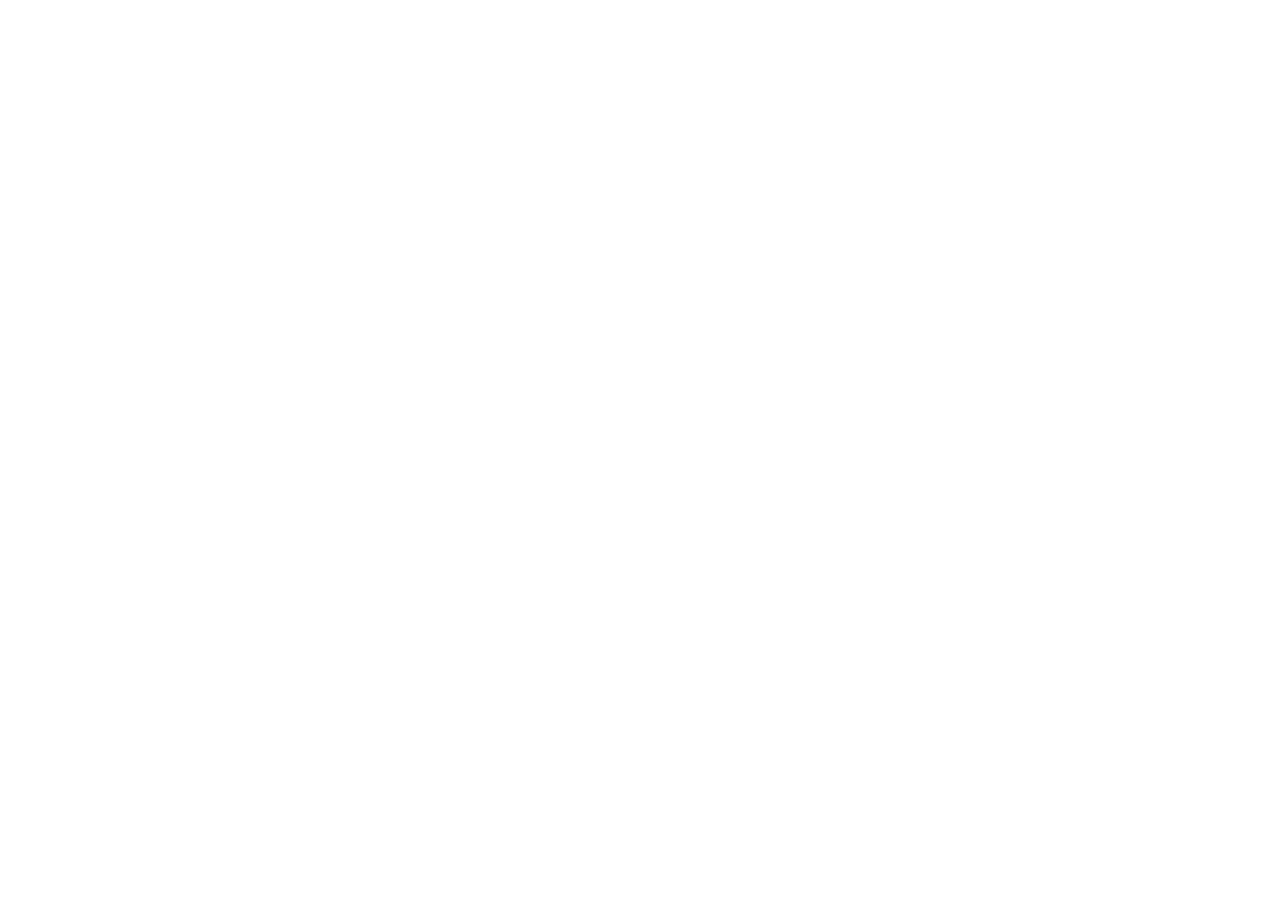
==== index.html @ 745f0060 "初始化项目" ====
<!DOCTYPE html>
<html lang="en">
<head>
    <meta charset="UTF-8">
    <meta http-equiv="X-UA-Compatible" content="IE=edge">
    <meta name="viewport" content="width=device-width, initial-scale=1.0">
    <title>Document</title>
</head>
<body>
    
</body>
</html>
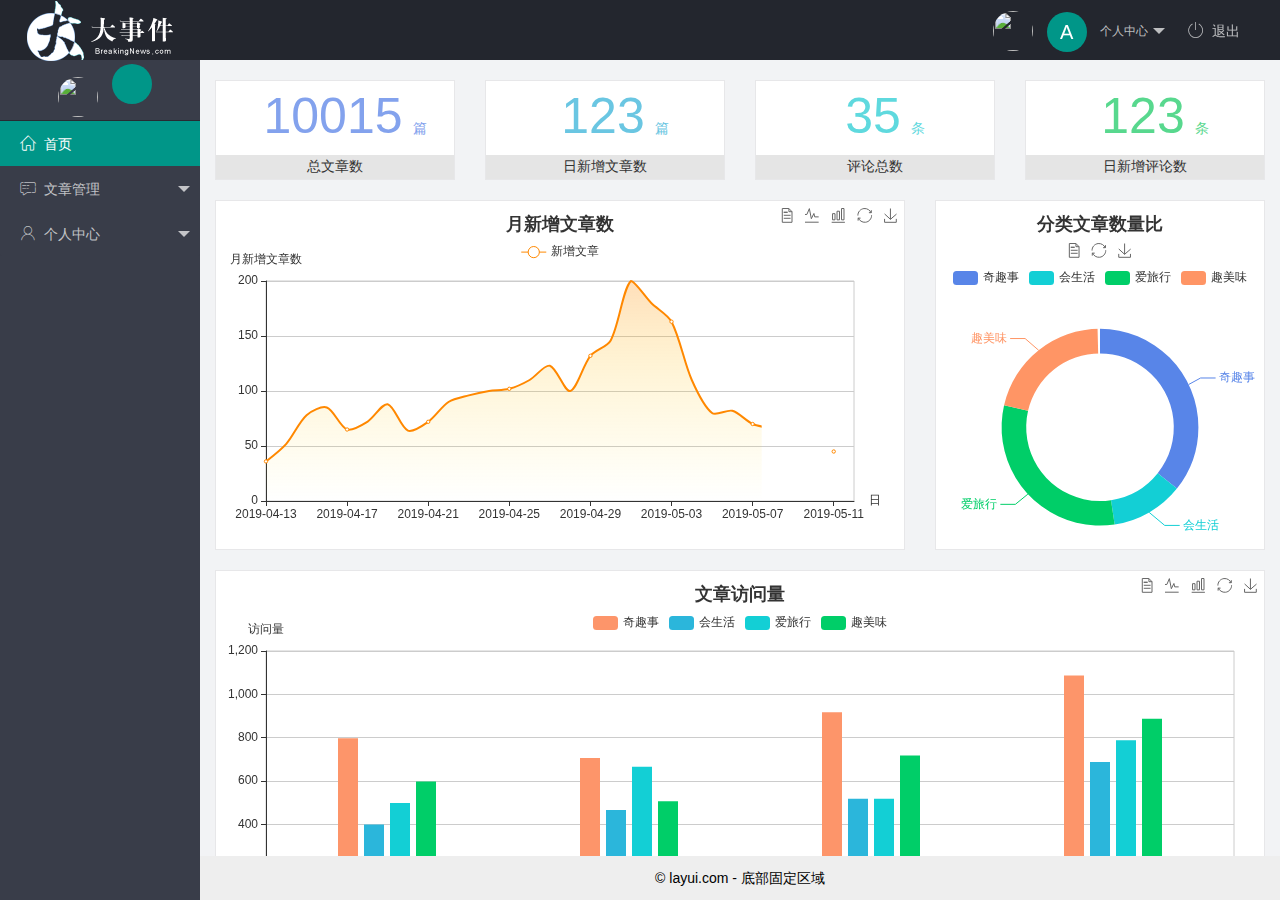
==== commit ed57ab9a: "完成了主页功能" ====
--- a/index.html
+++ b/index.html
@@ -1,12 +1,99 @@
 <!DOCTYPE html>
 <html lang="en">
+
 <head>
     <meta charset="UTF-8">
     <meta http-equiv="X-UA-Compatible" content="IE=edge">
     <meta name="viewport" content="width=device-width, initial-scale=1.0">
-    <title>Document</title>
+    <title>后台中心</title>
+    <!-- 导入layui的css -->
+    <link rel="stylesheet" href="/assets/lib/layui/css/layui.css">
+    <!-- 导入自己的CSS -->
+    <link rel="stylesheet" href="/assets/css/index.css">
+    <!-- 导入图标的css -->
+    <link rel="stylesheet" href="/assets/fonts/iconfont.css">
 </head>
-<body>
-    
+
+<body class="layui-layout-body">
+    <div class="layui-layout layui-layout-admin">
+        <div class="layui-header">
+            <div class="layui-logo">
+                <img src="assets/images/logo.png" alt="">
+            </div>
+            <!-- 头部区域（可配合layui已有的水平导航） -->
+            <ul class="layui-nav layui-layout-right">
+                <li class="layui-nav-item">
+                    <!-- 右侧导航栏上面头像 -->
+                    <a href="javascript:;" class="userinfo">
+                        <img src="http://t.cn/RCzsdCq" class="layui-nav-img" />
+                        <span class="text-avatar">A</span>
+                        个人中心
+                    </a>
+                    <dl class="layui-nav-child">
+                        <dd><a href="">基本资料</a></dd>
+                        <dd><a href="">更换头像</a></dd>
+                        <dd><a href="">重置密码</a></dd>
+                    </dl>
+                </li>
+                <li class="layui-nav-item"><a href="javascript:;" id='btnout'><span class="iconfont icon-tuichu"></span>退出</a></li>
+            </ul>
+        </div>
+
+        <div class="layui-side layui-bg-black">
+            <div class="layui-side-scroll">
+                <div class="userinfo">
+                    <img src="http://t.cn/RCzsdCq" class="layui-nav-img" />
+                    <span class="text-avatar"></span>
+                    <span id="welcome"></span>
+                </div>
+                <!-- 左侧导航区域（可配合layui已有的垂直导航） -->
+                <ul class="layui-nav layui-nav-tree" lay-shrink='all' lay-filter="test">
+                    <li class="layui-nav-item layui-this"><a href="/home/dashboard.html" target='fm'><span
+                                class="iconfont icon-home"></span>首页</a></li>
+                    <li class="layui-nav-item">
+                        <a class="" href="javascript:;"><span class="iconfont icon-pinglun"></span>文章管理</a>
+                        <dl class="layui-nav-child">
+                            <dd><a href="javascript:;">
+                                    <i class="layui-icon layui-icon-read"></i> 文章类别</a></dd>
+                            <dd><a href="javascript:;">
+                                    <i class="layui-icon layui-icon-read"></i>文章列表</a></dd>
+                            <dd><a href="javascript:;">
+                                    <i class="layui-icon layui-icon-read"></i>发布文章</a></dd>
+                        </dl>
+                    </li>
+                    <li class="layui-nav-item">
+                        <a href="javascript:;"><span class="iconfont icon-user"></span>个人中心</a>
+                        <dl class="layui-nav-child">
+                            <dd><a href="javascript:;">
+                                    <i class="layui-icon layui-icon-app"></i>基本资料</a></dd>
+                            <dd><a href="javascript:;">
+                                    <i class="layui-icon layui-icon-app"></i>更换头像</a></dd>
+                            <dd><a href="javascript:;">
+                                    <i class="layui-icon layui-icon-app"></i>重置密码</a></dd>
+                        </dl>
+                    </li>
+                </ul>
+            </div>
+        </div>
+
+        <div class="layui-body">
+            <!-- 内容主体区域 -->
+            <iframe src="/home/dashboard.html" name='fm' frameborder="0"></iframe>
+        </div>
+
+        <div class="layui-footer">
+            <!-- 底部固定区域 -->
+            © layui.com - 底部固定区域
+        </div>
+    </div>
+    <!-- 导入layui的js -->
+    <script src="/assets/lib/layui/layui.all.js"></script>
+    <!-- 导入jQuery -->
+    <script src="/assets/lib/jquery.js"></script>
+    <!-- 导入接口js -->
+    <script src="/assets/js/link_api.js"></script>
+    <!-- 导入自己的js -->
+    <script src="/assets/js/index.js"></script>
 </body>
+
 </html>--- a/assets/lib/layui/css/layui.css
+++ b/assets/lib/layui/css/layui.css
@@ -0,0 +1,2 @@
+/** layui-v2.5.5 MIT License By https://www.layui.com */
+ .layui-inline,img{display:inline-block;vertical-align:middle}h1,h2,h3,h4,h5,h6{font-weight:400}.layui-edge,.layui-header,.layui-inline,.layui-main{position:relative}.layui-body,.layui-edge,.layui-elip{overflow:hidden}.layui-btn,.layui-edge,.layui-inline,img{vertical-align:middle}.layui-btn,.layui-disabled,.layui-icon,.layui-unselect{-moz-user-select:none;-webkit-user-select:none;-ms-user-select:none}.layui-elip,.layui-form-checkbox span,.layui-form-pane .layui-form-label{text-overflow:ellipsis;white-space:nowrap}.layui-breadcrumb,.layui-tree-btnGroup{visibility:hidden}blockquote,body,button,dd,div,dl,dt,form,h1,h2,h3,h4,h5,h6,input,li,ol,p,pre,td,textarea,th,ul{margin:0;padding:0;-webkit-tap-highlight-color:rgba(0,0,0,0)}a:active,a:hover{outline:0}img{border:none}li{list-style:none}table{border-collapse:collapse;border-spacing:0}h4,h5,h6{font-size:100%}button,input,optgroup,option,select,textarea{font-family:inherit;font-size:inherit;font-style:inherit;font-weight:inherit;outline:0}pre{white-space:pre-wrap;white-space:-moz-pre-wrap;white-space:-pre-wrap;white-space:-o-pre-wrap;word-wrap:break-word}body{line-height:24px;font:14px Helvetica Neue,Helvetica,PingFang SC,Tahoma,Arial,sans-serif}hr{height:1px;margin:10px 0;border:0;clear:both}a{color:#333;text-decoration:none}a:hover{color:#777}a cite{font-style:normal;*cursor:pointer}.layui-border-box,.layui-border-box *{box-sizing:border-box}.layui-box,.layui-box *{box-sizing:content-box}.layui-clear{clear:both;*zoom:1}.layui-clear:after{content:'\20';clear:both;*zoom:1;display:block;height:0}.layui-inline{*display:inline;*zoom:1}.layui-edge{display:inline-block;width:0;height:0;border-width:6px;border-style:dashed;border-color:transparent}.layui-edge-top{top:-4px;border-bottom-color:#999;border-bottom-style:solid}.layui-edge-right{border-left-color:#999;border-left-style:solid}.layui-edge-bottom{top:2px;border-top-color:#999;border-top-style:solid}.layui-edge-left{border-right-color:#999;border-right-style:solid}.layui-disabled,.layui-disabled:hover{color:#d2d2d2!important;cursor:not-allowed!important}.layui-circle{border-radius:100%}.layui-show{display:block!important}.layui-hide{display:none!important}@font-face{font-family:layui-icon;src:url(../font/iconfont.eot?v=250);src:url(../font/iconfont.eot?v=250#iefix) format('embedded-opentype'),url(../font/iconfont.woff2?v=250) format('woff2'),url(../font/iconfont.woff?v=250) format('woff'),url(../font/iconfont.ttf?v=250) format('truetype'),url(../font/iconfont.svg?v=250#layui-icon) format('svg')}.layui-icon{font-family:layui-icon!important;font-size:16px;font-style:normal;-webkit-font-smoothing:antialiased;-moz-osx-font-smoothing:grayscale}.layui-icon-reply-fill:before{content:"\e611"}.layui-icon-set-fill:before{content:"\e614"}.layui-icon-menu-fill:before{content:"\e60f"}.layui-icon-search:before{content:"\e615"}.layui-icon-share:before{content:"\e641"}.layui-icon-set-sm:before{content:"\e620"}.layui-icon-engine:before{content:"\e628"}.layui-icon-close:before{content:"\1006"}.layui-icon-close-fill:before{content:"\1007"}.layui-icon-chart-screen:before{content:"\e629"}.layui-icon-star:before{content:"\e600"}.layui-icon-circle-dot:before{content:"\e617"}.layui-icon-chat:before{content:"\e606"}.layui-icon-release:before{content:"\e609"}.layui-icon-list:before{content:"\e60a"}.layui-icon-chart:before{content:"\e62c"}.layui-icon-ok-circle:before{content:"\1005"}.layui-icon-layim-theme:before{content:"\e61b"}.layui-icon-table:before{content:"\e62d"}.layui-icon-right:before{content:"\e602"}.layui-icon-left:before{content:"\e603"}.layui-icon-cart-simple:before{content:"\e698"}.layui-icon-face-cry:before{content:"\e69c"}.layui-icon-face-smile:before{content:"\e6af"}.layui-icon-survey:before{content:"\e6b2"}.layui-icon-tree:before{content:"\e62e"}.layui-icon-upload-circle:before{content:"\e62f"}.layui-icon-add-circle:before{content:"\e61f"}.layui-icon-download-circle:before{content:"\e601"}.layui-icon-templeate-1:before{content:"\e630"}.layui-icon-util:before{content:"\e631"}.layui-icon-face-surprised:before{content:"\e664"}.layui-icon-edit:before{content:"\e642"}.layui-icon-speaker:before{content:"\e645"}.layui-icon-down:before{content:"\e61a"}.layui-icon-file:before{content:"\e621"}.layui-icon-layouts:before{content:"\e632"}.layui-icon-rate-half:before{content:"\e6c9"}.layui-icon-add-circle-fine:before{content:"\e608"}.layui-icon-prev-circle:before{content:"\e633"}.layui-icon-read:before{content:"\e705"}.layui-icon-404:before{content:"\e61c"}.layui-icon-carousel:before{content:"\e634"}.layui-icon-help:before{content:"\e607"}.layui-icon-code-circle:before{content:"\e635"}.layui-icon-water:before{content:"\e636"}.layui-icon-username:before{content:"\e66f"}.layui-icon-find-fill:before{content:"\e670"}.layui-icon-about:before{content:"\e60b"}.layui-icon-location:before{content:"\e715"}.layui-icon-up:before{content:"\e619"}.layui-icon-pause:before{content:"\e651"}.layui-icon-date:before{content:"\e637"}.layui-icon-layim-uploadfile:before{content:"\e61d"}.layui-icon-delete:before{content:"\e640"}.layui-icon-play:before{content:"\e652"}.layui-icon-top:before{content:"\e604"}.layui-icon-friends:before{content:"\e612"}.layui-icon-refresh-3:before{content:"\e9aa"}.layui-icon-ok:before{content:"\e605"}.layui-icon-layer:before{content:"\e638"}.layui-icon-face-smile-fine:before{content:"\e60c"}.layui-icon-dollar:before{content:"\e659"}.layui-icon-group:before{content:"\e613"}.layui-icon-layim-download:before{content:"\e61e"}.layui-icon-picture-fine:before{content:"\e60d"}.layui-icon-link:before{content:"\e64c"}.layui-icon-diamond:before{content:"\e735"}.layui-icon-log:before{content:"\e60e"}.layui-icon-rate-solid:before{content:"\e67a"}.layui-icon-fonts-del:before{content:"\e64f"}.layui-icon-unlink:before{content:"\e64d"}.layui-icon-fonts-clear:before{content:"\e639"}.layui-icon-triangle-r:before{content:"\e623"}.layui-icon-circle:before{content:"\e63f"}.layui-icon-radio:before{content:"\e643"}.layui-icon-align-center:before{content:"\e647"}.layui-icon-align-right:before{content:"\e648"}.layui-icon-align-left:before{content:"\e649"}.layui-icon-loading-1:before{content:"\e63e"}.layui-icon-return:before{content:"\e65c"}.layui-icon-fonts-strong:before{content:"\e62b"}.layui-icon-upload:before{content:"\e67c"}.layui-icon-dialogue:before{content:"\e63a"}.layui-icon-video:before{content:"\e6ed"}.layui-icon-headset:before{content:"\e6fc"}.layui-icon-cellphone-fine:before{content:"\e63b"}.layui-icon-add-1:before{content:"\e654"}.layui-icon-face-smile-b:before{content:"\e650"}.layui-icon-fonts-html:before{content:"\e64b"}.layui-icon-form:before{content:"\e63c"}.layui-icon-cart:before{content:"\e657"}.layui-icon-camera-fill:before{content:"\e65d"}.layui-icon-tabs:before{content:"\e62a"}.layui-icon-fonts-code:before{content:"\e64e"}.layui-icon-fire:before{content:"\e756"}.layui-icon-set:before{content:"\e716"}.layui-icon-fonts-u:before{content:"\e646"}.layui-icon-triangle-d:before{content:"\e625"}.layui-icon-tips:before{content:"\e702"}.layui-icon-picture:before{content:"\e64a"}.layui-icon-more-vertical:before{content:"\e671"}.layui-icon-flag:before{content:"\e66c"}.layui-icon-loading:before{content:"\e63d"}.layui-icon-fonts-i:before{content:"\e644"}.layui-icon-refresh-1:before{content:"\e666"}.layui-icon-rmb:before{content:"\e65e"}.layui-icon-home:before{content:"\e68e"}.layui-icon-user:before{content:"\e770"}.layui-icon-notice:before{content:"\e667"}.layui-icon-login-weibo:before{content:"\e675"}.layui-icon-voice:before{content:"\e688"}.layui-icon-upload-drag:before{content:"\e681"}.layui-icon-login-qq:before{content:"\e676"}.layui-icon-snowflake:before{content:"\e6b1"}.layui-icon-file-b:before{content:"\e655"}.layui-icon-template:before{content:"\e663"}.layui-icon-auz:before{content:"\e672"}.layui-icon-console:before{content:"\e665"}.layui-icon-app:before{content:"\e653"}.layui-icon-prev:before{content:"\e65a"}.layui-icon-website:before{content:"\e7ae"}.layui-icon-next:before{content:"\e65b"}.layui-icon-component:before{content:"\e857"}.layui-icon-more:before{content:"\e65f"}.layui-icon-login-wechat:before{content:"\e677"}.layui-icon-shrink-right:before{content:"\e668"}.layui-icon-spread-left:before{content:"\e66b"}.layui-icon-camera:before{content:"\e660"}.layui-icon-note:before{content:"\e66e"}.layui-icon-refresh:before{content:"\e669"}.layui-icon-female:before{content:"\e661"}.layui-icon-male:before{content:"\e662"}.layui-icon-password:before{content:"\e673"}.layui-icon-senior:before{content:"\e674"}.layui-icon-theme:before{content:"\e66a"}.layui-icon-tread:before{content:"\e6c5"}.layui-icon-praise:before{content:"\e6c6"}.layui-icon-star-fill:before{content:"\e658"}.layui-icon-rate:before{content:"\e67b"}.layui-icon-template-1:before{content:"\e656"}.layui-icon-vercode:before{content:"\e679"}.layui-icon-cellphone:before{content:"\e678"}.layui-icon-screen-full:before{content:"\e622"}.layui-icon-screen-restore:before{content:"\e758"}.layui-icon-cols:before{content:"\e610"}.layui-icon-export:before{content:"\e67d"}.layui-icon-print:before{content:"\e66d"}.layui-icon-slider:before{content:"\e714"}.layui-icon-addition:before{content:"\e624"}.layui-icon-subtraction:before{content:"\e67e"}.layui-icon-service:before{content:"\e626"}.layui-icon-transfer:before{content:"\e691"}.layui-main{width:1140px;margin:0 auto}.layui-header{z-index:1000;height:60px}.layui-header a:hover{transition:all .5s;-webkit-transition:all .5s}.layui-side{position:fixed;left:0;top:0;bottom:0;z-index:999;width:200px;overflow-x:hidden}.layui-side-scroll{position:relative;width:220px;height:100%;overflow-x:hidden}.layui-body{position:absolute;left:200px;right:0;top:0;bottom:0;z-index:998;width:auto;overflow-y:auto;box-sizing:border-box}.layui-layout-body{overflow:hidden}.layui-layout-admin .layui-header{background-color:#23262E}.layui-layout-admin .layui-side{top:60px;width:200px;overflow-x:hidden}.layui-layout-admin .layui-body{position:fixed;top:60px;bottom:44px}.layui-layout-admin .layui-main{width:auto;margin:0 15px}.layui-layout-admin .layui-footer{position:fixed;left:200px;right:0;bottom:0;height:44px;line-height:44px;padding:0 15px;background-color:#eee}.layui-layout-admin .layui-logo{position:absolute;left:0;top:0;width:200px;height:100%;line-height:60px;text-align:center;color:#009688;font-size:16px}.layui-layout-admin .layui-header .layui-nav{background:0 0}.layui-layout-left{position:absolute!important;left:200px;top:0}.layui-layout-right{position:absolute!important;right:0;top:0}.layui-container{position:relative;margin:0 auto;padding:0 15px;box-sizing:border-box}.layui-fluid{position:relative;margin:0 auto;padding:0 15px}.layui-row:after,.layui-row:before{content:'';display:block;clear:both}.layui-col-lg1,.layui-col-lg10,.layui-col-lg11,.layui-col-lg12,.layui-col-lg2,.layui-col-lg3,.layui-col-lg4,.layui-col-lg5,.layui-col-lg6,.layui-col-lg7,.layui-col-lg8,.layui-col-lg9,.layui-col-md1,.layui-col-md10,.layui-col-md11,.layui-col-md12,.layui-col-md2,.layui-col-md3,.layui-col-md4,.layui-col-md5,.layui-col-md6,.layui-col-md7,.layui-col-md8,.layui-col-md9,.layui-col-sm1,.layui-col-sm10,.layui-col-sm11,.layui-col-sm12,.layui-col-sm2,.layui-col-sm3,.layui-col-sm4,.layui-col-sm5,.layui-col-sm6,.layui-col-sm7,.layui-col-sm8,.layui-col-sm9,.layui-col-xs1,.layui-col-xs10,.layui-col-xs11,.layui-col-xs12,.layui-col-xs2,.layui-col-xs3,.layui-col-xs4,.layui-col-xs5,.layui-col-xs6,.layui-col-xs7,.layui-col-xs8,.layui-col-xs9{position:relative;display:block;box-sizing:border-box}.layui-col-xs1,.layui-col-xs10,.layui-col-xs11,.layui-col-xs12,.layui-col-xs2,.layui-col-xs3,.layui-col-xs4,.layui-col-xs5,.layui-col-xs6,.layui-col-xs7,.layui-col-xs8,.layui-col-xs9{float:left}.layui-col-xs1{width:8.33333333%}.layui-col-xs2{width:16.66666667%}.layui-col-xs3{width:25%}.layui-col-xs4{width:33.33333333%}.layui-col-xs5{width:41.66666667%}.layui-col-xs6{width:50%}.layui-col-xs7{width:58.33333333%}.layui-col-xs8{width:66.66666667%}.layui-col-xs9{width:75%}.layui-col-xs10{width:83.33333333%}.layui-col-xs11{width:91.66666667%}.layui-col-xs12{width:100%}.layui-col-xs-offset1{margin-left:8.33333333%}.layui-col-xs-offset2{margin-left:16.66666667%}.layui-col-xs-offset3{margin-left:25%}.layui-col-xs-offset4{margin-left:33.33333333%}.layui-col-xs-offset5{margin-left:41.66666667%}.layui-col-xs-offset6{margin-left:50%}.layui-col-xs-offset7{margin-left:58.33333333%}.layui-col-xs-offset8{margin-left:66.66666667%}.layui-col-xs-offset9{margin-left:75%}.layui-col-xs-offset10{margin-left:83.33333333%}.layui-col-xs-offset11{margin-left:91.66666667%}.layui-col-xs-offset12{margin-left:100%}@media screen and (max-width:768px){.layui-hide-xs{display:none!important}.layui-show-xs-block{display:block!important}.layui-show-xs-inline{display:inline!important}.layui-show-xs-inline-block{display:inline-block!important}}@media screen and (min-width:768px){.layui-container{width:750px}.layui-hide-sm{display:none!important}.layui-show-sm-block{display:block!important}.layui-show-sm-inline{display:inline!important}.layui-show-sm-inline-block{display:inline-block!important}.layui-col-sm1,.layui-col-sm10,.layui-col-sm11,.layui-col-sm12,.layui-col-sm2,.layui-col-sm3,.layui-col-sm4,.layui-col-sm5,.layui-col-sm6,.layui-col-sm7,.layui-col-sm8,.layui-col-sm9{float:left}.layui-col-sm1{width:8.33333333%}.layui-col-sm2{width:16.66666667%}.layui-col-sm3{width:25%}.layui-col-sm4{width:33.33333333%}.layui-col-sm5{width:41.66666667%}.layui-col-sm6{width:50%}.layui-col-sm7{width:58.33333333%}.layui-col-sm8{width:66.66666667%}.layui-col-sm9{width:75%}.layui-col-sm10{width:83.33333333%}.layui-col-sm11{width:91.66666667%}.layui-col-sm12{width:100%}.layui-col-sm-offset1{margin-left:8.33333333%}.layui-col-sm-offset2{margin-left:16.66666667%}.layui-col-sm-offset3{margin-left:25%}.layui-col-sm-offset4{margin-left:33.33333333%}.layui-col-sm-offset5{margin-left:41.66666667%}.layui-col-sm-offset6{margin-left:50%}.layui-col-sm-offset7{margin-left:58.33333333%}.layui-col-sm-offset8{margin-left:66.66666667%}.layui-col-sm-offset9{margin-left:75%}.layui-col-sm-offset10{margin-left:83.33333333%}.layui-col-sm-offset11{margin-left:91.66666667%}.layui-col-sm-offset12{margin-left:100%}}@media screen and (min-width:992px){.layui-container{width:970px}.layui-hide-md{display:none!important}.layui-show-md-block{display:block!important}.layui-show-md-inline{display:inline!important}.layui-show-md-inline-block{display:inline-block!important}.layui-col-md1,.layui-col-md10,.layui-col-md11,.layui-col-md12,.layui-col-md2,.layui-col-md3,.layui-col-md4,.layui-col-md5,.layui-col-md6,.layui-col-md7,.layui-col-md8,.layui-col-md9{float:left}.layui-col-md1{width:8.33333333%}.layui-col-md2{width:16.66666667%}.layui-col-md3{width:25%}.layui-col-md4{width:33.33333333%}.layui-col-md5{width:41.66666667%}.layui-col-md6{width:50%}.layui-col-md7{width:58.33333333%}.layui-col-md8{width:66.66666667%}.layui-col-md9{width:75%}.layui-col-md10{width:83.33333333%}.layui-col-md11{width:91.66666667%}.layui-col-md12{width:100%}.layui-col-md-offset1{margin-left:8.33333333%}.layui-col-md-offset2{margin-left:16.66666667%}.layui-col-md-offset3{margin-left:25%}.layui-col-md-offset4{margin-left:33.33333333%}.layui-col-md-offset5{margin-left:41.66666667%}.layui-col-md-offset6{margin-left:50%}.layui-col-md-offset7{margin-left:58.33333333%}.layui-col-md-offset8{margin-left:66.66666667%}.layui-col-md-offset9{margin-left:75%}.layui-col-md-offset10{margin-left:83.33333333%}.layui-col-md-offset11{margin-left:91.66666667%}.layui-col-md-offset12{margin-left:100%}}@media screen and (min-width:1200px){.layui-container{width:1170px}.layui-hide-lg{display:none!important}.layui-show-lg-block{display:block!important}.layui-show-lg-inline{display:inline!important}.layui-show-lg-inline-block{display:inline-block!important}.layui-col-lg1,.layui-col-lg10,.layui-col-lg11,.layui-col-lg12,.layui-col-lg2,.layui-col-lg3,.layui-col-lg4,.layui-col-lg5,.layui-col-lg6,.layui-col-lg7,.layui-col-lg8,.layui-col-lg9{float:left}.layui-col-lg1{width:8.33333333%}.layui-col-lg2{width:16.66666667%}.layui-col-lg3{width:25%}.layui-col-lg4{width:33.33333333%}.layui-col-lg5{width:41.66666667%}.layui-col-lg6{width:50%}.layui-col-lg7{width:58.33333333%}.layui-col-lg8{width:66.66666667%}.layui-col-lg9{width:75%}.layui-col-lg10{width:83.33333333%}.layui-col-lg11{width:91.66666667%}.layui-col-lg12{width:100%}.layui-col-lg-offset1{margin-left:8.33333333%}.layui-col-lg-offset2{margin-left:16.66666667%}.layui-col-lg-offset3{margin-left:25%}.layui-col-lg-offset4{margin-left:33.33333333%}.layui-col-lg-offset5{margin-left:41.66666667%}.layui-col-lg-offset6{margin-left:50%}.layui-col-lg-offset7{margin-left:58.33333333%}.layui-col-lg-offset8{margin-left:66.66666667%}.layui-col-lg-offset9{margin-left:75%}.layui-col-lg-offset10{margin-left:83.33333333%}.layui-col-lg-offset11{margin-left:91.66666667%}.layui-col-lg-offset12{margin-left:100%}}.layui-col-space1{margin:-.5px}.layui-col-space1>*{padding:.5px}.layui-col-space3{margin:-1.5px}.layui-col-space3>*{padding:1.5px}.layui-col-space5{margin:-2.5px}.layui-col-space5>*{padding:2.5px}.layui-col-space8{margin:-3.5px}.layui-col-space8>*{padding:3.5px}.layui-col-space10{margin:-5px}.layui-col-space10>*{padding:5px}.layui-col-space12{margin:-6px}.layui-col-space12>*{padding:6px}.layui-col-space15{margin:-7.5px}.layui-col-space15>*{padding:7.5px}.layui-col-space18{margin:-9px}.layui-col-space18>*{padding:9px}.layui-col-space20{margin:-10px}.layui-col-space20>*{padding:10px}.layui-col-space22{margin:-11px}.layui-col-space22>*{padding:11px}.layui-col-space25{margin:-12.5px}.layui-col-space25>*{padding:12.5px}.layui-col-space30{margin:-15px}.layui-col-space30>*{padding:15px}.layui-btn,.layui-input,.layui-select,.layui-textarea,.layui-upload-button{outline:0;-webkit-appearance:none;transition:all .3s;-webkit-transition:all .3s;box-sizing:border-box}.layui-elem-quote{margin-bottom:10px;padding:15px;line-height:22px;border-left:5px solid #009688;border-radius:0 2px 2px 0;background-color:#f2f2f2}.layui-quote-nm{border-style:solid;border-width:1px 1px 1px 5px;background:0 0}.layui-elem-field{margin-bottom:10px;padding:0;border-width:1px;border-style:solid}.layui-elem-field legend{margin-left:20px;padding:0 10px;font-size:20px;font-weight:300}.layui-field-title{margin:10px 0 20px;border-width:1px 0 0}.layui-field-box{padding:10px 15px}.layui-field-title .layui-field-box{padding:10px 0}.layui-progress{position:relative;height:6px;border-radius:20px;background-color:#e2e2e2}.layui-progress-bar{position:absolute;left:0;top:0;width:0;max-width:100%;height:6px;border-radius:20px;text-align:right;background-color:#5FB878;transition:all .3s;-webkit-transition:all .3s}.layui-progress-big,.layui-progress-big .layui-progress-bar{height:18px;line-height:18px}.layui-progress-text{position:relative;top:-20px;line-height:18px;font-size:12px;color:#666}.layui-progress-big .layui-progress-text{position:static;padding:0 10px;color:#fff}.layui-collapse{border-width:1px;border-style:solid;border-radius:2px}.layui-colla-content,.layui-colla-item{border-top-width:1px;border-top-style:solid}.layui-colla-item:first-child{border-top:none}.layui-colla-title{position:relative;height:42px;line-height:42px;padding:0 15px 0 35px;color:#333;background-color:#f2f2f2;cursor:pointer;font-size:14px;overflow:hidden}.layui-colla-content{display:none;padding:10px 15px;line-height:22px;color:#666}.layui-colla-icon{position:absolute;left:15px;top:0;font-size:14px}.layui-card{margin-bottom:15px;border-radius:2px;background-color:#fff;box-shadow:0 1px 2px 0 rgba(0,0,0,.05)}.layui-card:last-child{margin-bottom:0}.layui-card-header{position:relative;height:42px;line-height:42px;padding:0 15px;border-bottom:1px solid #f6f6f6;color:#333;border-radius:2px 2px 0 0;font-size:14px}.layui-bg-black,.layui-bg-blue,.layui-bg-cyan,.layui-bg-green,.layui-bg-orange,.layui-bg-red{color:#fff!important}.layui-card-body{position:relative;padding:10px 15px;line-height:24px}.layui-card-body[pad15]{padding:15px}.layui-card-body[pad20]{padding:20px}.layui-card-body .layui-table{margin:5px 0}.layui-card .layui-tab{margin:0}.layui-panel-window{position:relative;padding:15px;border-radius:0;border-top:5px solid #E6E6E6;background-color:#fff}.layui-auxiliar-moving{position:fixed;left:0;right:0;top:0;bottom:0;width:100%;height:100%;background:0 0;z-index:9999999999}.layui-form-label,.layui-form-mid,.layui-form-select,.layui-input-block,.layui-input-inline,.layui-textarea{position:relative}.layui-bg-red{background-color:#FF5722!important}.layui-bg-orange{background-color:#FFB800!important}.layui-bg-green{background-color:#009688!important}.layui-bg-cyan{background-color:#2F4056!important}.layui-bg-blue{background-color:#1E9FFF!important}.layui-bg-black{background-color:#393D49!important}.layui-bg-gray{background-color:#eee!important;color:#666!important}.layui-badge-rim,.layui-colla-content,.layui-colla-item,.layui-collapse,.layui-elem-field,.layui-form-pane .layui-form-item[pane],.layui-form-pane .layui-form-label,.layui-input,.layui-layedit,.layui-layedit-tool,.layui-quote-nm,.layui-select,.layui-tab-bar,.layui-tab-card,.layui-tab-title,.layui-tab-title .layui-this:after,.layui-textarea{border-color:#e6e6e6}.layui-timeline-item:before,hr{background-color:#e6e6e6}.layui-text{line-height:22px;font-size:14px;color:#666}.layui-text h1,.layui-text h2,.layui-text h3{font-weight:500;color:#333}.layui-text h1{font-size:30px}.layui-text h2{font-size:24px}.layui-text h3{font-size:18px}.layui-text a:not(.layui-btn){color:#01AAED}.layui-text a:not(.layui-btn):hover{text-decoration:underline}.layui-text ul{padding:5px 0 5px 15px}.layui-text ul li{margin-top:5px;list-style-type:disc}.layui-text em,.layui-word-aux{color:#999!important;padding:0 5px!important}.layui-btn{display:inline-block;height:38px;line-height:38px;padding:0 18px;background-color:#009688;color:#fff;white-space:nowrap;text-align:center;font-size:14px;border:none;border-radius:2px;cursor:pointer}.layui-btn:hover{opacity:.8;filter:alpha(opacity=80);color:#fff}.layui-btn:active{opacity:1;filter:alpha(opacity=100)}.layui-btn+.layui-btn{margin-left:10px}.layui-btn-container{font-size:0}.layui-btn-container .layui-btn{margin-right:10px;margin-bottom:10px}.layui-btn-container .layui-btn+.layui-btn{margin-left:0}.layui-table .layui-btn-container .layui-btn{margin-bottom:9px}.layui-btn-radius{border-radius:100px}.layui-btn .layui-icon{margin-right:3px;font-size:18px;vertical-align:bottom;vertical-align:middle\9}.layui-btn-primary{border:1px solid #C9C9C9;background-color:#fff;color:#555}.layui-btn-primary:hover{border-color:#009688;color:#333}.layui-btn-normal{background-color:#1E9FFF}.layui-btn-warm{background-color:#FFB800}.layui-btn-danger{background-color:#FF5722}.layui-btn-checked{background-color:#5FB878}.layui-btn-disabled,.layui-btn-disabled:active,.layui-btn-disabled:hover{border:1px solid #e6e6e6;background-color:#FBFBFB;color:#C9C9C9;cursor:not-allowed;opacity:1}.layui-btn-lg{height:44px;line-height:44px;padding:0 25px;font-size:16px}.layui-btn-sm{height:30px;line-height:30px;padding:0 10px;font-size:12px}.layui-btn-sm i{font-size:16px!important}.layui-btn-xs{height:22px;line-height:22px;padding:0 5px;font-size:12px}.layui-btn-xs i{font-size:14px!important}.layui-btn-group{display:inline-block;vertical-align:middle;font-size:0}.layui-btn-group .layui-btn{margin-left:0!important;margin-right:0!important;border-left:1px solid rgba(255,255,255,.5);border-radius:0}.layui-btn-group .layui-btn-primary{border-left:none}.layui-btn-group .layui-btn-primary:hover{border-color:#C9C9C9;color:#009688}.layui-btn-group .layui-btn:first-child{border-left:none;border-radius:2px 0 0 2px}.layui-btn-group .layui-btn-primary:first-child{border-left:1px solid #c9c9c9}.layui-btn-group .layui-btn:last-child{border-radius:0 2px 2px 0}.layui-btn-group .layui-btn+.layui-btn{margin-left:0}.layui-btn-group+.layui-btn-group{margin-left:10px}.layui-btn-fluid{width:100%}.layui-input,.layui-select,.layui-textarea{height:38px;line-height:1.3;line-height:38px\9;border-width:1px;border-style:solid;background-color:#fff;border-radius:2px}.layui-input::-webkit-input-placeholder,.layui-select::-webkit-input-placeholder,.layui-textarea::-webkit-input-placeholder{line-height:1.3}.layui-input,.layui-textarea{display:block;width:100%;padding-left:10px}.layui-input:hover,.layui-textarea:hover{border-color:#D2D2D2!important}.layui-input:focus,.layui-textarea:focus{border-color:#C9C9C9!important}.layui-textarea{min-height:100px;height:auto;line-height:20px;padding:6px 10px;resize:vertical}.layui-select{padding:0 10px}.layui-form input[type=checkbox],.layui-form input[type=radio],.layui-form select{display:none}.layui-form [lay-ignore]{display:initial}.layui-form-item{margin-bottom:15px;clear:both;*zoom:1}.layui-form-item:after{content:'\20';clear:both;*zoom:1;display:block;height:0}.layui-form-label{float:left;display:block;padding:9px 15px;width:80px;font-weight:400;line-height:20px;text-align:right}.layui-form-label-col{display:block;float:none;padding:9px 0;line-height:20px;text-align:left}.layui-form-item .layui-inline{margin-bottom:5px;margin-right:10px}.layui-input-block{margin-left:110px;min-height:36px}.layui-input-inline{display:inline-block;vertical-align:middle}.layui-form-item .layui-input-inline{float:left;width:190px;margin-right:10px}.layui-form-text .layui-input-inline{width:auto}.layui-form-mid{float:left;display:block;padding:9px 0!important;line-height:20px;margin-right:10px}.layui-form-danger+.layui-form-select .layui-input,.layui-form-danger:focus{border-color:#FF5722!important}.layui-form-select .layui-input{padding-right:30px;cursor:pointer}.layui-form-select .layui-edge{position:absolute;right:10px;top:50%;margin-top:-3px;cursor:pointer;border-width:6px;border-top-color:#c2c2c2;border-top-style:solid;transition:all .3s;-webkit-transition:all .3s}.layui-form-select dl{display:none;position:absolute;left:0;top:42px;padding:5px 0;z-index:899;min-width:100%;border:1px solid #d2d2d2;max-height:300px;overflow-y:auto;background-color:#fff;border-radius:2px;box-shadow:0 2px 4px rgba(0,0,0,.12);box-sizing:border-box}.layui-form-select dl dd,.layui-form-select dl dt{padding:0 10px;line-height:36px;white-space:nowrap;overflow:hidden;text-overflow:ellipsis}.layui-form-select dl dt{font-size:12px;color:#999}.layui-form-select dl dd{cursor:pointer}.layui-form-select dl dd:hover{background-color:#f2f2f2;-webkit-transition:.5s all;transition:.5s all}.layui-form-select .layui-select-group dd{padding-left:20px}.layui-form-select dl dd.layui-select-tips{padding-left:10px!important;color:#999}.layui-form-select dl dd.layui-this{background-color:#5FB878;color:#fff}.layui-form-checkbox,.layui-form-select dl dd.layui-disabled{background-color:#fff}.layui-form-selected dl{display:block}.layui-form-checkbox,.layui-form-checkbox *,.layui-form-switch{display:inline-block;vertical-align:middle}.layui-form-selected .layui-edge{margin-top:-9px;-webkit-transform:rotate(180deg);transform:rotate(180deg);margin-top:-3px\9}:root .layui-form-selected .layui-edge{margin-top:-9px\0/IE9}.layui-form-selectup dl{top:auto;bottom:42px}.layui-select-none{margin:5px 0;text-align:center;color:#999}.layui-select-disabled .layui-disabled{border-color:#eee!important}.layui-select-disabled .layui-edge{border-top-color:#d2d2d2}.layui-form-checkbox{position:relative;height:30px;line-height:30px;margin-right:10px;padding-right:30px;cursor:pointer;font-size:0;-webkit-transition:.1s linear;transition:.1s linear;box-sizing:border-box}.layui-form-checkbox span{padding:0 10px;height:100%;font-size:14px;border-radius:2px 0 0 2px;background-color:#d2d2d2;color:#fff;overflow:hidden}.layui-form-checkbox:hover span{background-color:#c2c2c2}.layui-form-checkbox i{position:absolute;right:0;top:0;width:30px;height:28px;border:1px solid #d2d2d2;border-left:none;border-radius:0 2px 2px 0;color:#fff;font-size:20px;text-align:center}.layui-form-checkbox:hover i{border-color:#c2c2c2;color:#c2c2c2}.layui-form-checked,.layui-form-checked:hover{border-color:#5FB878}.layui-form-checked span,.layui-form-checked:hover span{background-color:#5FB878}.layui-form-checked i,.layui-form-checked:hover i{color:#5FB878}.layui-form-item .layui-form-checkbox{margin-top:4px}.layui-form-checkbox[lay-skin=primary]{height:auto!important;line-height:normal!important;min-width:18px;min-height:18px;border:none!important;margin-right:0;padding-left:28px;padding-right:0;background:0 0}.layui-form-checkbox[lay-skin=primary] span{padding-left:0;padding-right:15px;line-height:18px;background:0 0;color:#666}.layui-form-checkbox[lay-skin=primary] i{right:auto;left:0;width:16px;height:16px;line-height:16px;border:1px solid #d2d2d2;font-size:12px;border-radius:2px;background-color:#fff;-webkit-transition:.1s linear;transition:.1s linear}.layui-form-checkbox[lay-skin=primary]:hover i{border-color:#5FB878;color:#fff}.layui-form-checked[lay-skin=primary] i{border-color:#5FB878!important;background-color:#5FB878;color:#fff}.layui-checkbox-disbaled[lay-skin=primary] span{background:0 0!important;color:#c2c2c2}.layui-checkbox-disbaled[lay-skin=primary]:hover i{border-color:#d2d2d2}.layui-form-item .layui-form-checkbox[lay-skin=primary]{margin-top:10px}.layui-form-switch{position:relative;height:22px;line-height:22px;min-width:35px;padding:0 5px;margin-top:8px;border:1px solid #d2d2d2;border-radius:20px;cursor:pointer;background-color:#fff;-webkit-transition:.1s linear;transition:.1s linear}.layui-form-switch i{position:absolute;left:5px;top:3px;width:16px;height:16px;border-radius:20px;background-color:#d2d2d2;-webkit-transition:.1s linear;transition:.1s linear}.layui-form-switch em{position:relative;top:0;width:25px;margin-left:21px;padding:0!important;text-align:center!important;color:#999!important;font-style:normal!important;font-size:12px}.layui-form-onswitch{border-color:#5FB878;background-color:#5FB878}.layui-checkbox-disbaled,.layui-checkbox-disbaled i{border-color:#e2e2e2!important}.layui-form-onswitch i{left:100%;margin-left:-21px;background-color:#fff}.layui-form-onswitch em{margin-left:5px;margin-right:21px;color:#fff!important}.layui-checkbox-disbaled span{background-color:#e2e2e2!important}.layui-checkbox-disbaled:hover i{color:#fff!important}[lay-radio]{display:none}.layui-form-radio,.layui-form-radio *{display:inline-block;vertical-align:middle}.layui-form-radio{line-height:28px;margin:6px 10px 0 0;padding-right:10px;cursor:pointer;font-size:0}.layui-form-radio *{font-size:14px}.layui-form-radio>i{margin-right:8px;font-size:22px;color:#c2c2c2}.layui-form-radio>i:hover,.layui-form-radioed>i{color:#5FB878}.layui-radio-disbaled>i{color:#e2e2e2!important}.layui-form-pane .layui-form-label{width:110px;padding:8px 15px;height:38px;line-height:20px;border-width:1px;border-style:solid;border-radius:2px 0 0 2px;text-align:center;background-color:#FBFBFB;overflow:hidden;box-sizing:border-box}.layui-form-pane .layui-input-inline{margin-left:-1px}.layui-form-pane .layui-input-block{margin-left:110px;left:-1px}.layui-form-pane .layui-input{border-radius:0 2px 2px 0}.layui-form-pane .layui-form-text .layui-form-label{float:none;width:100%;border-radius:2px;box-sizing:border-box;text-align:left}.layui-form-pane .layui-form-text .layui-input-inline{display:block;margin:0;top:-1px;clear:both}.layui-form-pane .layui-form-text .layui-input-block{margin:0;left:0;top:-1px}.layui-form-pane .layui-form-text .layui-textarea{min-height:100px;border-radius:0 0 2px 2px}.layui-form-pane .layui-form-checkbox{margin:4px 0 4px 10px}.layui-form-pane .layui-form-radio,.layui-form-pane .layui-form-switch{margin-top:6px;margin-left:10px}.layui-form-pane .layui-form-item[pane]{position:relative;border-width:1px;border-style:solid}.layui-form-pane .layui-form-item[pane] .layui-form-label{position:absolute;left:0;top:0;height:100%;border-width:0 1px 0 0}.layui-form-pane .layui-form-item[pane] .layui-input-inline{margin-left:110px}@media screen and (max-width:450px){.layui-form-item .layui-form-label{text-overflow:ellipsis;overflow:hidden;white-space:nowrap}.layui-form-item .layui-inline{display:block;margin-right:0;margin-bottom:20px;clear:both}.layui-form-item .layui-inline:after{content:'\20';clear:both;display:block;height:0}.layui-form-item .layui-input-inline{display:block;float:none;left:-3px;width:auto;margin:0 0 10px 112px}.layui-form-item .layui-input-inline+.layui-form-mid{margin-left:110px;top:-5px;padding:0}.layui-form-item .layui-form-checkbox{margin-right:5px;margin-bottom:5px}}.layui-layedit{border-width:1px;border-style:solid;border-radius:2px}.layui-layedit-tool{padding:3px 5px;border-bottom-width:1px;border-bottom-style:solid;font-size:0}.layedit-tool-fixed{position:fixed;top:0;border-top:1px solid #e2e2e2}.layui-layedit-tool .layedit-tool-mid,.layui-layedit-tool .layui-icon{display:inline-block;vertical-align:middle;text-align:center;font-size:14px}.layui-layedit-tool .layui-icon{position:relative;width:32px;height:30px;line-height:30px;margin:3px 5px;color:#777;cursor:pointer;border-radius:2px}.layui-layedit-tool .layui-icon:hover{color:#393D49}.layui-layedit-tool .layui-icon:active{color:#000}.layui-layedit-tool .layedit-tool-active{background-color:#e2e2e2;color:#000}.layui-layedit-tool .layui-disabled,.layui-layedit-tool .layui-disabled:hover{color:#d2d2d2;cursor:not-allowed}.layui-layedit-tool .layedit-tool-mid{width:1px;height:18px;margin:0 10px;background-color:#d2d2d2}.layedit-tool-html{width:50px!important;font-size:30px!important}.layedit-tool-b,.layedit-tool-code,.layedit-tool-help{font-size:16px!important}.layedit-tool-d,.layedit-tool-face,.layedit-tool-image,.layedit-tool-unlink{font-size:18px!important}.layedit-tool-image input{position:absolute;font-size:0;left:0;top:0;width:100%;height:100%;opacity:.01;filter:Alpha(opacity=1);cursor:pointer}.layui-layedit-iframe iframe{display:block;width:100%}#LAY_layedit_code{overflow:hidden}.layui-laypage{display:inline-block;*display:inline;*zoom:1;vertical-align:middle;margin:10px 0;font-size:0}.layui-laypage>a:first-child,.layui-laypage>a:first-child em{border-radius:2px 0 0 2px}.layui-laypage>a:last-child,.layui-laypage>a:last-child em{border-radius:0 2px 2px 0}.layui-laypage>:first-child{margin-left:0!important}.layui-laypage>:last-child{margin-right:0!important}.layui-laypage a,.layui-laypage button,.layui-laypage input,.layui-laypage select,.layui-laypage span{border:1px solid #e2e2e2}.layui-laypage a,.layui-laypage span{display:inline-block;*display:inline;*zoom:1;vertical-align:middle;padding:0 15px;height:28px;line-height:28px;margin:0 -1px 5px 0;background-color:#fff;color:#333;font-size:12px}.layui-flow-more a *,.layui-laypage input,.layui-table-view select[lay-ignore]{display:inline-block}.layui-laypage a:hover{color:#009688}.layui-laypage em{font-style:normal}.layui-laypage .layui-laypage-spr{color:#999;font-weight:700}.layui-laypage a{text-decoration:none}.layui-laypage .layui-laypage-curr{position:relative}.layui-laypage .layui-laypage-curr em{position:relative;color:#fff}.layui-laypage .layui-laypage-curr .layui-laypage-em{position:absolute;left:-1px;top:-1px;padding:1px;width:100%;height:100%;background-color:#009688}.layui-laypage-em{border-radius:2px}.layui-laypage-next em,.layui-laypage-prev em{font-family:Sim sun;font-size:16px}.layui-laypage .layui-laypage-count,.layui-laypage .layui-laypage-limits,.layui-laypage .layui-laypage-refresh,.layui-laypage .layui-laypage-skip{margin-left:10px;margin-right:10px;padding:0;border:none}.layui-laypage .layui-laypage-limits,.layui-laypage .layui-laypage-refresh{vertical-align:top}.layui-laypage .layui-laypage-refresh i{font-size:18px;cursor:pointer}.layui-laypage select{height:22px;padding:3px;border-radius:2px;cursor:pointer}.layui-laypage .layui-laypage-skip{height:30px;line-height:30px;color:#999}.layui-laypage button,.layui-laypage input{height:30px;line-height:30px;border-radius:2px;vertical-align:top;background-color:#fff;box-sizing:border-box}.layui-laypage input{width:40px;margin:0 10px;padding:0 3px;text-align:center}.layui-laypage input:focus,.layui-laypage select:focus{border-color:#009688!important}.layui-laypage button{margin-left:10px;padding:0 10px;cursor:pointer}.layui-table,.layui-table-view{margin:10px 0}.layui-flow-more{margin:10px 0;text-align:center;color:#999;font-size:14px}.layui-flow-more a{height:32px;line-height:32px}.layui-flow-more a *{vertical-align:top}.layui-flow-more a cite{padding:0 20px;border-radius:3px;background-color:#eee;color:#333;font-style:normal}.layui-flow-more a cite:hover{opacity:.8}.layui-flow-more a i{font-size:30px;color:#737383}.layui-table{width:100%;background-color:#fff;color:#666}.layui-table tr{transition:all .3s;-webkit-transition:all .3s}.layui-table th{text-align:left;font-weight:400}.layui-table tbody tr:hover,.layui-table thead tr,.layui-table-click,.layui-table-header,.layui-table-hover,.layui-table-mend,.layui-table-patch,.layui-table-tool,.layui-table-total,.layui-table-total tr,.layui-table[lay-even] tr:nth-child(even){background-color:#f2f2f2}.layui-table td,.layui-table th,.layui-table-col-set,.layui-table-fixed-r,.layui-table-grid-down,.layui-table-header,.layui-table-page,.layui-table-tips-main,.layui-table-tool,.layui-table-total,.layui-table-view,.layui-table[lay-skin=line],.layui-table[lay-skin=row]{border-width:1px;border-style:solid;border-color:#e6e6e6}.layui-table td,.layui-table th{position:relative;padding:9px 15px;min-height:20px;line-height:20px;font-size:14px}.layui-table[lay-skin=line] td,.layui-table[lay-skin=line] th{border-width:0 0 1px}.layui-table[lay-skin=row] td,.layui-table[lay-skin=row] th{border-width:0 1px 0 0}.layui-table[lay-skin=nob] td,.layui-table[lay-skin=nob] th{border:none}.layui-table img{max-width:100px}.layui-table[lay-size=lg] td,.layui-table[lay-size=lg] th{padding:15px 30px}.layui-table-view .layui-table[lay-size=lg] .layui-table-cell{height:40px;line-height:40px}.layui-table[lay-size=sm] td,.layui-table[lay-size=sm] th{font-size:12px;padding:5px 10px}.layui-table-view .layui-table[lay-size=sm] .layui-table-cell{height:20px;line-height:20px}.layui-table[lay-data]{display:none}.layui-table-box{position:relative;overflow:hidden}.layui-table-view .layui-table{position:relative;width:auto;margin:0}.layui-table-view .layui-table[lay-skin=line]{border-width:0 1px 0 0}.layui-table-view .layui-table[lay-skin=row]{border-width:0 0 1px}.layui-table-view .layui-table td,.layui-table-view .layui-table th{padding:5px 0;border-top:none;border-left:none}.layui-table-view .layui-table th.layui-unselect .layui-table-cell span{cursor:pointer}.layui-table-view .layui-table td{cursor:default}.layui-table-view .layui-table td[data-edit=text]{cursor:text}.layui-table-view .layui-form-checkbox[lay-skin=primary] i{width:18px;height:18px}.layui-table-view .layui-form-radio{line-height:0;padding:0}.layui-table-view .layui-form-radio>i{margin:0;font-size:20px}.layui-table-init{position:absolute;left:0;top:0;width:100%;height:100%;text-align:center;z-index:110}.layui-table-init .layui-icon{position:absolute;left:50%;top:50%;margin:-15px 0 0 -15px;font-size:30px;color:#c2c2c2}.layui-table-header{border-width:0 0 1px;overflow:hidden}.layui-table-header .layui-table{margin-bottom:-1px}.layui-table-tool .layui-inline[lay-event]{position:relative;width:26px;height:26px;padding:5px;line-height:16px;margin-right:10px;text-align:center;color:#333;border:1px solid #ccc;cursor:pointer;-webkit-transition:.5s all;transition:.5s all}.layui-table-tool .layui-inline[lay-event]:hover{border:1px solid #999}.layui-table-tool-temp{padding-right:120px}.layui-table-tool-self{position:absolute;right:17px;top:10px}.layui-table-tool .layui-table-tool-self .layui-inline[lay-event]{margin:0 0 0 10px}.layui-table-tool-panel{position:absolute;top:29px;left:-1px;padding:5px 0;min-width:150px;min-height:40px;border:1px solid #d2d2d2;text-align:left;overflow-y:auto;background-color:#fff;box-shadow:0 2px 4px rgba(0,0,0,.12)}.layui-table-cell,.layui-table-tool-panel li{overflow:hidden;text-overflow:ellipsis;white-space:nowrap}.layui-table-tool-panel li{padding:0 10px;line-height:30px;-webkit-transition:.5s all;transition:.5s all}.layui-table-tool-panel li .layui-form-checkbox[lay-skin=primary]{width:100%;padding-left:28px}.layui-table-tool-panel li:hover{background-color:#f2f2f2}.layui-table-tool-panel li .layui-form-checkbox[lay-skin=primary] i{position:absolute;left:0;top:0}.layui-table-tool-panel li .layui-form-checkbox[lay-skin=primary] span{padding:0}.layui-table-tool .layui-table-tool-self .layui-table-tool-panel{left:auto;right:-1px}.layui-table-col-set{position:absolute;right:0;top:0;width:20px;height:100%;border-width:0 0 0 1px;background-color:#fff}.layui-table-sort{width:10px;height:20px;margin-left:5px;cursor:pointer!important}.layui-table-sort .layui-edge{position:absolute;left:5px;border-width:5px}.layui-table-sort .layui-table-sort-asc{top:3px;border-top:none;border-bottom-style:solid;border-bottom-color:#b2b2b2}.layui-table-sort .layui-table-sort-asc:hover{border-bottom-color:#666}.layui-table-sort .layui-table-sort-desc{bottom:5px;border-bottom:none;border-top-style:solid;border-top-color:#b2b2b2}.layui-table-sort .layui-table-sort-desc:hover{border-top-color:#666}.layui-table-sort[lay-sort=asc] .layui-table-sort-asc{border-bottom-color:#000}.layui-table-sort[lay-sort=desc] .layui-table-sort-desc{border-top-color:#000}.layui-table-cell{height:28px;line-height:28px;padding:0 15px;position:relative;box-sizing:border-box}.layui-table-cell .layui-form-checkbox[lay-skin=primary]{top:-1px;padding:0}.layui-table-cell .layui-table-link{color:#01AAED}.laytable-cell-checkbox,.laytable-cell-numbers,.laytable-cell-radio,.laytable-cell-space{padding:0;text-align:center}.layui-table-body{position:relative;overflow:auto;margin-right:-1px;margin-bottom:-1px}.layui-table-body .layui-none{line-height:26px;padding:15px;text-align:center;color:#999}.layui-table-fixed{position:absolute;left:0;top:0;z-index:101}.layui-table-fixed .layui-table-body{overflow:hidden}.layui-table-fixed-l{box-shadow:0 -1px 8px rgba(0,0,0,.08)}.layui-table-fixed-r{left:auto;right:-1px;border-width:0 0 0 1px;box-shadow:-1px 0 8px rgba(0,0,0,.08)}.layui-table-fixed-r .layui-table-header{position:relative;overflow:visible}.layui-table-mend{position:absolute;right:-49px;top:0;height:100%;width:50px}.layui-table-tool{position:relative;z-index:890;width:100%;min-height:50px;line-height:30px;padding:10px 15px;border-width:0 0 1px}.layui-table-tool .layui-btn-container{margin-bottom:-10px}.layui-table-page,.layui-table-total{border-width:1px 0 0;margin-bottom:-1px;overflow:hidden}.layui-table-page{position:relative;width:100%;padding:7px 7px 0;height:41px;font-size:12px;white-space:nowrap}.layui-table-page>div{height:26px}.layui-table-page .layui-laypage{margin:0}.layui-table-page .layui-laypage a,.layui-table-page .layui-laypage span{height:26px;line-height:26px;margin-bottom:10px;border:none;background:0 0}.layui-table-page .layui-laypage a,.layui-table-page .layui-laypage span.layui-laypage-curr{padding:0 12px}.layui-table-page .layui-laypage span{margin-left:0;padding:0}.layui-table-page .layui-laypage .layui-laypage-prev{margin-left:-7px!important}.layui-table-page .layui-laypage .layui-laypage-curr .layui-laypage-em{left:0;top:0;padding:0}.layui-table-page .layui-laypage button,.layui-table-page .layui-laypage input{height:26px;line-height:26px}.layui-table-page .layui-laypage input{width:40px}.layui-table-page .layui-laypage button{padding:0 10px}.layui-table-page select{height:18px}.layui-table-patch .layui-table-cell{padding:0;width:30px}.layui-table-edit{position:absolute;left:0;top:0;width:100%;height:100%;padding:0 14px 1px;border-radius:0;box-shadow:1px 1px 20px rgba(0,0,0,.15)}.layui-table-edit:focus{border-color:#5FB878!important}select.layui-table-edit{padding:0 0 0 10px;border-color:#C9C9C9}.layui-table-view .layui-form-checkbox,.layui-table-view .layui-form-radio,.layui-table-view .layui-form-switch{top:0;margin:0;box-sizing:content-box}.layui-table-view .layui-form-checkbox{top:-1px;height:26px;line-height:26px}.layui-table-view .layui-form-checkbox i{height:26px}.layui-table-grid .layui-table-cell{overflow:visible}.layui-table-grid-down{position:absolute;top:0;right:0;width:26px;height:100%;padding:5px 0;border-width:0 0 0 1px;text-align:center;background-color:#fff;color:#999;cursor:pointer}.layui-table-grid-down .layui-icon{position:absolute;top:50%;left:50%;margin:-8px 0 0 -8px}.layui-table-grid-down:hover{background-color:#fbfbfb}body .layui-table-tips .layui-layer-content{background:0 0;padding:0;box-shadow:0 1px 6px rgba(0,0,0,.12)}.layui-table-tips-main{margin:-44px 0 0 -1px;max-height:150px;padding:8px 15px;font-size:14px;overflow-y:scroll;background-color:#fff;color:#666}.layui-table-tips-c{position:absolute;right:-3px;top:-13px;width:20px;height:20px;padding:3px;cursor:pointer;background-color:#666;border-radius:50%;color:#fff}.layui-table-tips-c:hover{background-color:#777}.layui-table-tips-c:before{position:relative;right:-2px}.layui-upload-file{display:none!important;opacity:.01;filter:Alpha(opacity=1)}.layui-upload-drag,.layui-upload-form,.layui-upload-wrap{display:inline-block}.layui-upload-list{margin:10px 0}.layui-upload-choose{padding:0 10px;color:#999}.layui-upload-drag{position:relative;padding:30px;border:1px dashed #e2e2e2;background-color:#fff;text-align:center;cursor:pointer;color:#999}.layui-upload-drag .layui-icon{font-size:50px;color:#009688}.layui-upload-drag[lay-over]{border-color:#009688}.layui-upload-iframe{position:absolute;width:0;height:0;border:0;visibility:hidden}.layui-upload-wrap{position:relative;vertical-align:middle}.layui-upload-wrap .layui-upload-file{display:block!important;position:absolute;left:0;top:0;z-index:10;font-size:100px;width:100%;height:100%;opacity:.01;filter:Alpha(opacity=1);cursor:pointer}.layui-transfer-active,.layui-transfer-box{display:inline-block;vertical-align:middle}.layui-transfer-box,.layui-transfer-header,.layui-transfer-search{border-width:0;border-style:solid;border-color:#e6e6e6}.layui-transfer-box{position:relative;border-width:1px;width:200px;height:360px;border-radius:2px;background-color:#fff}.layui-transfer-box .layui-form-checkbox{width:100%;margin:0!important}.layui-transfer-header{height:38px;line-height:38px;padding:0 10px;border-bottom-width:1px}.layui-transfer-search{position:relative;padding:10px;border-bottom-width:1px}.layui-transfer-search .layui-input{height:32px;padding-left:30px;font-size:12px}.layui-transfer-search .layui-icon-search{position:absolute;left:20px;top:50%;margin-top:-8px;color:#666}.layui-transfer-active{margin:0 15px}.layui-transfer-active .layui-btn{display:block;margin:0;padding:0 15px;background-color:#5FB878;border-color:#5FB878;color:#fff}.layui-transfer-active .layui-btn-disabled{background-color:#FBFBFB;border-color:#e6e6e6;color:#C9C9C9}.layui-transfer-active .layui-btn:first-child{margin-bottom:15px}.layui-transfer-active .layui-btn .layui-icon{margin:0;font-size:14px!important}.layui-transfer-data{padding:5px 0;overflow:auto}.layui-transfer-data li{height:32px;line-height:32px;padding:0 10px}.layui-transfer-data li:hover{background-color:#f2f2f2;transition:.5s all}.layui-transfer-data .layui-none{padding:15px 10px;text-align:center;color:#999}.layui-nav{position:relative;padding:0 20px;background-color:#393D49;color:#fff;border-radius:2px;font-size:0;box-sizing:border-box}.layui-nav *{font-size:14px}.layui-nav .layui-nav-item{position:relative;display:inline-block;*display:inline;*zoom:1;vertical-align:middle;line-height:60px}.layui-nav .layui-nav-item a{display:block;padding:0 20px;color:#fff;color:rgba(255,255,255,.7);transition:all .3s;-webkit-transition:all .3s}.layui-nav .layui-this:after,.layui-nav-bar,.layui-nav-tree .layui-nav-itemed:after{position:absolute;left:0;top:0;width:0;height:5px;background-color:#5FB878;transition:all .2s;-webkit-transition:all .2s}.layui-nav-bar{z-index:1000}.layui-nav .layui-nav-item a:hover,.layui-nav .layui-this a{color:#fff}.layui-nav .layui-this:after{content:'';top:auto;bottom:0;width:100%}.layui-nav-img{width:30px;height:30px;margin-right:10px;border-radius:50%}.layui-nav .layui-nav-more{content:'';width:0;height:0;border-style:solid dashed dashed;border-color:#fff transparent transparent;overflow:hidden;cursor:pointer;transition:all .2s;-webkit-transition:all .2s;position:absolute;top:50%;right:3px;margin-top:-3px;border-width:6px;border-top-color:rgba(255,255,255,.7)}.layui-nav .layui-nav-mored,.layui-nav-itemed>a .layui-nav-more{margin-top:-9px;border-style:dashed dashed solid;border-color:transparent transparent #fff}.layui-nav-child{display:none;position:absolute;left:0;top:65px;min-width:100%;line-height:36px;padding:5px 0;box-shadow:0 2px 4px rgba(0,0,0,.12);border:1px solid #d2d2d2;background-color:#fff;z-index:100;border-radius:2px;white-space:nowrap}.layui-nav .layui-nav-child a{color:#333}.layui-nav .layui-nav-child a:hover{background-color:#f2f2f2;color:#000}.layui-nav-child dd{position:relative}.layui-nav .layui-nav-child dd.layui-this a,.layui-nav-child dd.layui-this{background-color:#5FB878;color:#fff}.layui-nav-child dd.layui-this:after{display:none}.layui-nav-tree{width:200px;padding:0}.layui-nav-tree .layui-nav-item{display:block;width:100%;line-height:45px}.layui-nav-tree .layui-nav-item a{position:relative;height:45px;line-height:45px;text-overflow:ellipsis;overflow:hidden;white-space:nowrap}.layui-nav-tree .layui-nav-item a:hover{background-color:#4E5465}.layui-nav-tree .layui-nav-bar{width:5px;height:0;background-color:#009688}.layui-nav-tree .layui-nav-child dd.layui-this,.layui-nav-tree .layui-nav-child dd.layui-this a,.layui-nav-tree .layui-this,.layui-nav-tree .layui-this>a,.layui-nav-tree .layui-this>a:hover{background-color:#009688;color:#fff}.layui-nav-tree .layui-this:after{display:none}.layui-nav-itemed>a,.layui-nav-tree .layui-nav-title a,.layui-nav-tree .layui-nav-title a:hover{color:#fff!important}.layui-nav-tree .layui-nav-child{position:relative;z-index:0;top:0;border:none;box-shadow:none}.layui-nav-tree .layui-nav-child a{height:40px;line-height:40px;color:#fff;color:rgba(255,255,255,.7)}.layui-nav-tree .layui-nav-child,.layui-nav-tree .layui-nav-child a:hover{background:0 0;color:#fff}.layui-nav-tree .layui-nav-more{right:10px}.layui-nav-itemed>.layui-nav-child{display:block;padding:0;background-color:rgba(0,0,0,.3)!important}.layui-nav-itemed>.layui-nav-child>.layui-this>.layui-nav-child{display:block}.layui-nav-side{position:fixed;top:0;bottom:0;left:0;overflow-x:hidden;z-index:999}.layui-bg-blue .layui-nav-bar,.layui-bg-blue .layui-nav-itemed:after,.layui-bg-blue .layui-this:after{background-color:#93D1FF}.layui-bg-blue .layui-nav-child dd.layui-this{background-color:#1E9FFF}.layui-bg-blue .layui-nav-itemed>a,.layui-nav-tree.layui-bg-blue .layui-nav-title a,.layui-nav-tree.layui-bg-blue .layui-nav-title a:hover{background-color:#007DDB!important}.layui-breadcrumb{font-size:0}.layui-breadcrumb>*{font-size:14px}.layui-breadcrumb a{color:#999!important}.layui-breadcrumb a:hover{color:#5FB878!important}.layui-breadcrumb a cite{color:#666;font-style:normal}.layui-breadcrumb span[lay-separator]{margin:0 10px;color:#999}.layui-tab{margin:10px 0;text-align:left!important}.layui-tab[overflow]>.layui-tab-title{overflow:hidden}.layui-tab-title{position:relative;left:0;height:40px;white-space:nowrap;font-size:0;border-bottom-width:1px;border-bottom-style:solid;transition:all .2s;-webkit-transition:all .2s}.layui-tab-title li{display:inline-block;*display:inline;*zoom:1;vertical-align:middle;font-size:14px;transition:all .2s;-webkit-transition:all .2s;position:relative;line-height:40px;min-width:65px;padding:0 15px;text-align:center;cursor:pointer}.layui-tab-title li a{display:block}.layui-tab-title .layui-this{color:#000}.layui-tab-title .layui-this:after{position:absolute;left:0;top:0;content:'';width:100%;height:41px;border-width:1px;border-style:solid;border-bottom-color:#fff;border-radius:2px 2px 0 0;box-sizing:border-box;pointer-events:none}.layui-tab-bar{position:absolute;right:0;top:0;z-index:10;width:30px;height:39px;line-height:39px;border-width:1px;border-style:solid;border-radius:2px;text-align:center;background-color:#fff;cursor:pointer}.layui-tab-bar .layui-icon{position:relative;display:inline-block;top:3px;transition:all .3s;-webkit-transition:all .3s}.layui-tab-item{display:none}.layui-tab-more{padding-right:30px;height:auto!important;white-space:normal!important}.layui-tab-more li.layui-this:after{border-bottom-color:#e2e2e2;border-radius:2px}.layui-tab-more .layui-tab-bar .layui-icon{top:-2px;top:3px\9;-webkit-transform:rotate(180deg);transform:rotate(180deg)}:root .layui-tab-more .layui-tab-bar .layui-icon{top:-2px\0/IE9}.layui-tab-content{padding:10px}.layui-tab-title li .layui-tab-close{position:relative;display:inline-block;width:18px;height:18px;line-height:20px;margin-left:8px;top:1px;text-align:center;font-size:14px;color:#c2c2c2;transition:all .2s;-webkit-transition:all .2s}.layui-tab-title li .layui-tab-close:hover{border-radius:2px;background-color:#FF5722;color:#fff}.layui-tab-brief>.layui-tab-title .layui-this{color:#009688}.layui-tab-brief>.layui-tab-more li.layui-this:after,.layui-tab-brief>.layui-tab-title .layui-this:after{border:none;border-radius:0;border-bottom:2px solid #5FB878}.layui-tab-brief[overflow]>.layui-tab-title .layui-this:after{top:-1px}.layui-tab-card{border-width:1px;border-style:solid;border-radius:2px;box-shadow:0 2px 5px 0 rgba(0,0,0,.1)}.layui-tab-card>.layui-tab-title{background-color:#f2f2f2}.layui-tab-card>.layui-tab-title li{margin-right:-1px;margin-left:-1px}.layui-tab-card>.layui-tab-title .layui-this{background-color:#fff}.layui-tab-card>.layui-tab-title .layui-this:after{border-top:none;border-width:1px;border-bottom-color:#fff}.layui-tab-card>.layui-tab-title .layui-tab-bar{height:40px;line-height:40px;border-radius:0;border-top:none;border-right:none}.layui-tab-card>.layui-tab-more .layui-this{background:0 0;color:#5FB878}.layui-tab-card>.layui-tab-more .layui-this:after{border:none}.layui-timeline{padding-left:5px}.layui-timeline-item{position:relative;padding-bottom:20px}.layui-timeline-axis{position:absolute;left:-5px;top:0;z-index:10;width:20px;height:20px;line-height:20px;background-color:#fff;color:#5FB878;border-radius:50%;text-align:center;cursor:pointer}.layui-timeline-axis:hover{color:#FF5722}.layui-timeline-item:before{content:'';position:absolute;left:5px;top:0;z-index:0;width:1px;height:100%}.layui-timeline-item:last-child:before{display:none}.layui-timeline-item:first-child:before{display:block}.layui-timeline-content{padding-left:25px}.layui-timeline-title{position:relative;margin-bottom:10px}.layui-badge,.layui-badge-dot,.layui-badge-rim{position:relative;display:inline-block;padding:0 6px;font-size:12px;text-align:center;background-color:#FF5722;color:#fff;border-radius:2px}.layui-badge{height:18px;line-height:18px}.layui-badge-dot{width:8px;height:8px;padding:0;border-radius:50%}.layui-badge-rim{height:18px;line-height:18px;border-width:1px;border-style:solid;background-color:#fff;color:#666}.layui-btn .layui-badge,.layui-btn .layui-badge-dot{margin-left:5px}.layui-nav .layui-badge,.layui-nav .layui-badge-dot{position:absolute;top:50%;margin:-8px 6px 0}.layui-tab-title .layui-badge,.layui-tab-title .layui-badge-dot{left:5px;top:-2px}.layui-carousel{position:relative;left:0;top:0;background-color:#f8f8f8}.layui-carousel>[carousel-item]{position:relative;width:100%;height:100%;overflow:hidden}.layui-carousel>[carousel-item]:before{position:absolute;content:'\e63d';left:50%;top:50%;width:100px;line-height:20px;margin:-10px 0 0 -50px;text-align:center;color:#c2c2c2;font-family:layui-icon!important;font-size:30px;font-style:normal;-webkit-font-smoothing:antialiased;-moz-osx-font-smoothing:grayscale}.layui-carousel>[carousel-item]>*{display:none;position:absolute;left:0;top:0;width:100%;height:100%;background-color:#f8f8f8;transition-duration:.3s;-webkit-transition-duration:.3s}.layui-carousel-updown>*{-webkit-transition:.3s ease-in-out up;transition:.3s ease-in-out up}.layui-carousel-arrow{display:none\9;opacity:0;position:absolute;left:10px;top:50%;margin-top:-18px;width:36px;height:36px;line-height:36px;text-align:center;font-size:20px;border:0;border-radius:50%;background-color:rgba(0,0,0,.2);color:#fff;-webkit-transition-duration:.3s;transition-duration:.3s;cursor:pointer}.layui-carousel-arrow[lay-type=add]{left:auto!important;right:10px}.layui-carousel:hover .layui-carousel-arrow[lay-type=add],.layui-carousel[lay-arrow=always] .layui-carousel-arrow[lay-type=add]{right:20px}.layui-carousel[lay-arrow=always] .layui-carousel-arrow{opacity:1;left:20px}.layui-carousel[lay-arrow=none] .layui-carousel-arrow{display:none}.layui-carousel-arrow:hover,.layui-carousel-ind ul:hover{background-color:rgba(0,0,0,.35)}.layui-carousel:hover .layui-carousel-arrow{display:block\9;opacity:1;left:20px}.layui-carousel-ind{position:relative;top:-35px;width:100%;line-height:0!important;text-align:center;font-size:0}.layui-carousel[lay-indicator=outside]{margin-bottom:30px}.layui-carousel[lay-indicator=outside] .layui-carousel-ind{top:10px}.layui-carousel[lay-indicator=outside] .layui-carousel-ind ul{background-color:rgba(0,0,0,.5)}.layui-carousel[lay-indicator=none] .layui-carousel-ind{display:none}.layui-carousel-ind ul{display:inline-block;padding:5px;background-color:rgba(0,0,0,.2);border-radius:10px;-webkit-transition-duration:.3s;transition-duration:.3s}.layui-carousel-ind li{display:inline-block;width:10px;height:10px;margin:0 3px;font-size:14px;background-color:#e2e2e2;background-color:rgba(255,255,255,.5);border-radius:50%;cursor:pointer;-webkit-transition-duration:.3s;transition-duration:.3s}.layui-carousel-ind li:hover{background-color:rgba(255,255,255,.7)}.layui-carousel-ind li.layui-this{background-color:#fff}.layui-carousel>[carousel-item]>.layui-carousel-next,.layui-carousel>[carousel-item]>.layui-carousel-prev,.layui-carousel>[carousel-item]>.layui-this{display:block}.layui-carousel>[carousel-item]>.layui-this{left:0}.layui-carousel>[carousel-item]>.layui-carousel-prev{left:-100%}.layui-carousel>[carousel-item]>.layui-carousel-next{left:100%}.layui-carousel>[carousel-item]>.layui-carousel-next.layui-carousel-left,.layui-carousel>[carousel-item]>.layui-carousel-prev.layui-carousel-right{left:0}.layui-carousel>[carousel-item]>.layui-this.layui-carousel-left{left:-100%}.layui-carousel>[carousel-item]>.layui-this.layui-carousel-right{left:100%}.layui-carousel[lay-anim=updown] .layui-carousel-arrow{left:50%!important;top:20px;margin:0 0 0 -18px}.layui-carousel[lay-anim=updown]>[carousel-item]>*,.layui-carousel[lay-anim=fade]>[carousel-item]>*{left:0!important}.layui-carousel[lay-anim=updown] .layui-carousel-arrow[lay-type=add]{top:auto!important;bottom:20px}.layui-carousel[lay-anim=updown] .layui-carousel-ind{position:absolute;top:50%;right:20px;width:auto;height:auto}.layui-carousel[lay-anim=updown] .layui-carousel-ind ul{padding:3px 5px}.layui-carousel[lay-anim=updown] .layui-carousel-ind li{display:block;margin:6px 0}.layui-carousel[lay-anim=updown]>[carousel-item]>.layui-this{top:0}.layui-carousel[lay-anim=updown]>[carousel-item]>.layui-carousel-prev{top:-100%}.layui-carousel[lay-anim=updown]>[carousel-item]>.layui-carousel-next{top:100%}.layui-carousel[lay-anim=updown]>[carousel-item]>.layui-carousel-next.layui-carousel-left,.layui-carousel[lay-anim=updown]>[carousel-item]>.layui-carousel-prev.layui-carousel-right{top:0}.layui-carousel[lay-anim=updown]>[carousel-item]>.layui-this.layui-carousel-left{top:-100%}.layui-carousel[lay-anim=updown]>[carousel-item]>.layui-this.layui-carousel-right{top:100%}.layui-carousel[lay-anim=fade]>[carousel-item]>.layui-carousel-next,.layui-carousel[lay-anim=fade]>[carousel-item]>.layui-carousel-prev{opacity:0}.layui-carousel[lay-anim=fade]>[carousel-item]>.layui-carousel-next.layui-carousel-left,.layui-carousel[lay-anim=fade]>[carousel-item]>.layui-carousel-prev.layui-carousel-right{opacity:1}.layui-carousel[lay-anim=fade]>[carousel-item]>.layui-this.layui-carousel-left,.layui-carousel[lay-anim=fade]>[carousel-item]>.layui-this.layui-carousel-right{opacity:0}.layui-fixbar{position:fixed;right:15px;bottom:15px;z-index:999999}.layui-fixbar li{width:50px;height:50px;line-height:50px;margin-bottom:1px;text-align:center;cursor:pointer;font-size:30px;background-color:#9F9F9F;color:#fff;border-radius:2px;opacity:.95}.layui-fixbar li:hover{opacity:.85}.layui-fixbar li:active{opacity:1}.layui-fixbar .layui-fixbar-top{display:none;font-size:40px}body .layui-util-face{border:none;background:0 0}body .layui-util-face .layui-layer-content{padding:0;background-color:#fff;color:#666;box-shadow:none}.layui-util-face .layui-layer-TipsG{display:none}.layui-util-face ul{position:relative;width:372px;padding:10px;border:1px solid #D9D9D9;background-color:#fff;box-shadow:0 0 20px rgba(0,0,0,.2)}.layui-util-face ul li{cursor:pointer;float:left;border:1px solid #e8e8e8;height:22px;width:26px;overflow:hidden;margin:-1px 0 0 -1px;padding:4px 2px;text-align:center}.layui-util-face ul li:hover{position:relative;z-index:2;border:1px solid #eb7350;background:#fff9ec}.layui-code{position:relative;margin:10px 0;padding:15px;line-height:20px;border:1px solid #ddd;border-left-width:6px;background-color:#F2F2F2;color:#333;font-family:Courier New;font-size:12px}.layui-rate,.layui-rate *{display:inline-block;vertical-align:middle}.layui-rate{padding:10px 5px 10px 0;font-size:0}.layui-rate li i.layui-icon{font-size:20px;color:#FFB800;margin-right:5px;transition:all .3s;-webkit-transition:all .3s}.layui-rate li i:hover{cursor:pointer;transform:scale(1.12);-webkit-transform:scale(1.12)}.layui-rate[readonly] li i:hover{cursor:default;transform:scale(1)}.layui-colorpicker{width:26px;height:26px;border:1px solid #e6e6e6;padding:5px;border-radius:2px;line-height:24px;display:inline-block;cursor:pointer;transition:all .3s;-webkit-transition:all .3s}.layui-colorpicker:hover{border-color:#d2d2d2}.layui-colorpicker.layui-colorpicker-lg{width:34px;height:34px;line-height:32px}.layui-colorpicker.layui-colorpicker-sm{width:24px;height:24px;line-height:22px}.layui-colorpicker.layui-colorpicker-xs{width:22px;height:22px;line-height:20px}.layui-colorpicker-trigger-bgcolor{display:block;background:url([data-uri]);border-radius:2px}.layui-colorpicker-trigger-span{display:block;height:100%;box-sizing:border-box;border:1px solid rgba(0,0,0,.15);border-radius:2px;text-align:center}.layui-colorpicker-trigger-i{display:inline-block;color:#FFF;font-size:12px}.layui-colorpicker-trigger-i.layui-icon-close{color:#999}.layui-colorpicker-main{position:absolute;z-index:66666666;width:280px;padding:7px;background:#FFF;border:1px solid #d2d2d2;border-radius:2px;box-shadow:0 2px 4px rgba(0,0,0,.12)}.layui-colorpicker-main-wrapper{height:180px;position:relative}.layui-colorpicker-basis{width:260px;height:100%;position:relative}.layui-colorpicker-basis-white{width:100%;height:100%;position:absolute;top:0;left:0;background:linear-gradient(90deg,#FFF,hsla(0,0%,100%,0))}.layui-colorpicker-basis-black{width:100%;height:100%;position:absolute;top:0;left:0;background:linear-gradient(0deg,#000,transparent)}.layui-colorpicker-basis-cursor{width:10px;height:10px;border:1px solid #FFF;border-radius:50%;position:absolute;top:-3px;right:-3px;cursor:pointer}.layui-colorpicker-side{position:absolute;top:0;right:0;width:12px;height:100%;background:linear-gradient(red,#FF0,#0F0,#0FF,#00F,#F0F,red)}.layui-colorpicker-side-slider{width:100%;height:5px;box-shadow:0 0 1px #888;box-sizing:border-box;background:#FFF;border-radius:1px;border:1px solid #f0f0f0;cursor:pointer;position:absolute;left:0}.layui-colorpicker-main-alpha{display:none;height:12px;margin-top:7px;background:url([data-uri])}.layui-colorpicker-alpha-bgcolor{height:100%;position:relative}.layui-colorpicker-alpha-slider{width:5px;height:100%;box-shadow:0 0 1px #888;box-sizing:border-box;background:#FFF;border-radius:1px;border:1px solid #f0f0f0;cursor:pointer;position:absolute;top:0}.layui-colorpicker-main-pre{padding-top:7px;font-size:0}.layui-colorpicker-pre{width:20px;height:20px;border-radius:2px;display:inline-block;margin-left:6px;margin-bottom:7px;cursor:pointer}.layui-colorpicker-pre:nth-child(11n+1){margin-left:0}.layui-colorpicker-pre-isalpha{background:url([data-uri])}.layui-colorpicker-pre.layui-this{box-shadow:0 0 3px 2px rgba(0,0,0,.15)}.layui-colorpicker-pre>div{height:100%;border-radius:2px}.layui-colorpicker-main-input{text-align:right;padding-top:7px}.layui-colorpicker-main-input .layui-btn-container .layui-btn{margin:0 0 0 10px}.layui-colorpicker-main-input div.layui-inline{float:left;margin-right:10px;font-size:14px}.layui-colorpicker-main-input input.layui-input{width:150px;height:30px;color:#666}.layui-slider{height:4px;background:#e2e2e2;border-radius:3px;position:relative;cursor:pointer}.layui-slider-bar{border-radius:3px;position:absolute;height:100%}.layui-slider-step{position:absolute;top:0;width:4px;height:4px;border-radius:50%;background:#FFF;-webkit-transform:translateX(-50%);transform:translateX(-50%)}.layui-slider-wrap{width:36px;height:36px;position:absolute;top:-16px;-webkit-transform:translateX(-50%);transform:translateX(-50%);z-index:10;text-align:center}.layui-slider-wrap-btn{width:12px;height:12px;border-radius:50%;background:#FFF;display:inline-block;vertical-align:middle;cursor:pointer;transition:.3s}.layui-slider-wrap:after{content:"";height:100%;display:inline-block;vertical-align:middle}.layui-slider-wrap-btn.layui-slider-hover,.layui-slider-wrap-btn:hover{transform:scale(1.2)}.layui-slider-wrap-btn.layui-disabled:hover{transform:scale(1)!important}.layui-slider-tips{position:absolute;top:-42px;z-index:66666666;white-space:nowrap;display:none;-webkit-transform:translateX(-50%);transform:translateX(-50%);color:#FFF;background:#000;border-radius:3px;height:25px;line-height:25px;padding:0 10px}.layui-slider-tips:after{content:'';position:absolute;bottom:-12px;left:50%;margin-left:-6px;width:0;height:0;border-width:6px;border-style:solid;border-color:#000 transparent transparent}.layui-slider-input{width:70px;height:32px;border:1px solid #e6e6e6;border-radius:3px;font-size:16px;line-height:32px;position:absolute;right:0;top:-15px}.layui-slider-input-btn{display:none;position:absolute;top:0;right:0;width:20px;height:100%;border-left:1px solid #d2d2d2}.layui-slider-input-btn i{cursor:pointer;position:absolute;right:0;bottom:0;width:20px;height:50%;font-size:12px;line-height:16px;text-align:center;color:#999}.layui-slider-input-btn i:first-child{top:0;border-bottom:1px solid #d2d2d2}.layui-slider-input-txt{height:100%;font-size:14px}.layui-slider-input-txt input{height:100%;border:none}.layui-slider-input-btn i:hover{color:#009688}.layui-slider-vertical{width:4px;margin-left:34px}.layui-slider-vertical .layui-slider-bar{width:4px}.layui-slider-vertical .layui-slider-step{top:auto;left:0;-webkit-transform:translateY(50%);transform:translateY(50%)}.layui-slider-vertical .layui-slider-wrap{top:auto;left:-16px;-webkit-transform:translateY(50%);transform:translateY(50%)}.layui-slider-vertical .layui-slider-tips{top:auto;left:2px}@media \0screen{.layui-slider-wrap-btn{margin-left:-20px}.layui-slider-vertical .layui-slider-wrap-btn{margin-left:0;margin-bottom:-20px}.layui-slider-vertical .layui-slider-tips{margin-left:-8px}.layui-slider>span{margin-left:8px}}.layui-tree{line-height:22px}.layui-tree .layui-form-checkbox{margin:0!important}.layui-tree-set{width:100%;position:relative}.layui-tree-pack{display:none;padding-left:20px;position:relative}.layui-tree-iconClick,.layui-tree-main{display:inline-block;vertical-align:middle}.layui-tree-line .layui-tree-pack{padding-left:27px}.layui-tree-line .layui-tree-set .layui-tree-set:after{content:'';position:absolute;top:14px;left:-9px;width:17px;height:0;border-top:1px dotted #c0c4cc}.layui-tree-entry{position:relative;padding:3px 0;height:20px;white-space:nowrap}.layui-tree-entry:hover{background-color:#eee}.layui-tree-line .layui-tree-entry:hover{background-color:rgba(0,0,0,0)}.layui-tree-line .layui-tree-entry:hover .layui-tree-txt{color:#999;text-decoration:underline;transition:.3s}.layui-tree-main{cursor:pointer;padding-right:10px}.layui-tree-line .layui-tree-set:before{content:'';position:absolute;top:0;left:-9px;width:0;height:100%;border-left:1px dotted #c0c4cc}.layui-tree-line .layui-tree-set.layui-tree-setLineShort:before{height:13px}.layui-tree-line .layui-tree-set.layui-tree-setHide:before{height:0}.layui-tree-iconClick{position:relative;height:20px;line-height:20px;margin:0 10px;color:#c0c4cc}.layui-tree-icon{height:12px;line-height:12px;width:12px;text-align:center;border:1px solid #c0c4cc}.layui-tree-iconClick .layui-icon{font-size:18px}.layui-tree-icon .layui-icon{font-size:12px;color:#666}.layui-tree-iconArrow{padding:0 5px}.layui-tree-iconArrow:after{content:'';position:absolute;left:4px;top:3px;z-index:100;width:0;height:0;border-width:5px;border-style:solid;border-color:transparent transparent transparent #c0c4cc;transition:.5s}.layui-tree-btnGroup,.layui-tree-editInput{position:relative;vertical-align:middle;display:inline-block}.layui-tree-spread>.layui-tree-entry>.layui-tree-iconClick>.layui-tree-iconArrow:after{transform:rotate(90deg) translate(3px,4px)}.layui-tree-txt{display:inline-block;vertical-align:middle;color:#555}.layui-tree-search{margin-bottom:15px;color:#666}.layui-tree-btnGroup .layui-icon{display:inline-block;vertical-align:middle;padding:0 2px;cursor:pointer}.layui-tree-btnGroup .layui-icon:hover{color:#999;transition:.3s}.layui-tree-entry:hover .layui-tree-btnGroup{visibility:visible}.layui-tree-editInput{height:20px;line-height:20px;padding:0 3px;border:none;background-color:rgba(0,0,0,.05)}.layui-tree-emptyText{text-align:center;color:#999}.layui-anim{-webkit-animation-duration:.3s;animation-duration:.3s;-webkit-animation-fill-mode:both;animation-fill-mode:both}.layui-anim.layui-icon{display:inline-block}.layui-anim-loop{-webkit-animation-iteration-count:infinite;animation-iteration-count:infinite}.layui-trans,.layui-trans a{transition:all .3s;-webkit-transition:all .3s}@-webkit-keyframes layui-rotate{from{-webkit-transform:rotate(0)}to{-webkit-transform:rotate(360deg)}}@keyframes layui-rotate{from{transform:rotate(0)}to{transform:rotate(360deg)}}.layui-anim-rotate{-webkit-animation-name:layui-rotate;animation-name:layui-rotate;-webkit-animation-duration:1s;animation-duration:1s;-webkit-animation-timing-function:linear;animation-timing-function:linear}@-webkit-keyframes layui-up{from{-webkit-transform:translate3d(0,100%,0);opacity:.3}to{-webkit-transform:translate3d(0,0,0);opacity:1}}@keyframes layui-up{from{transform:translate3d(0,100%,0);opacity:.3}to{transform:translate3d(0,0,0);opacity:1}}.layui-anim-up{-webkit-animation-name:layui-up;animation-name:layui-up}@-webkit-keyframes layui-upbit{from{-webkit-transform:translate3d(0,30px,0);opacity:.3}to{-webkit-transform:translate3d(0,0,0);opacity:1}}@keyframes layui-upbit{from{transform:translate3d(0,30px,0);opacity:.3}to{transform:translate3d(0,0,0);opacity:1}}.layui-anim-upbit{-webkit-animation-name:layui-upbit;animation-name:layui-upbit}@-webkit-keyframes layui-scale{0%{opacity:.3;-webkit-transform:scale(.5)}100%{opacity:1;-webkit-transform:scale(1)}}@keyframes layui-scale{0%{opacity:.3;-ms-transform:scale(.5);transform:scale(.5)}100%{opacity:1;-ms-transform:scale(1);transform:scale(1)}}.layui-anim-scale{-webkit-animation-name:layui-scale;animation-name:layui-scale}@-webkit-keyframes layui-scale-spring{0%{opacity:.5;-webkit-transform:scale(.5)}80%{opacity:.8;-webkit-transform:scale(1.1)}100%{opacity:1;-webkit-transform:scale(1)}}@keyframes layui-scale-spring{0%{opacity:.5;transform:scale(.5)}80%{opacity:.8;transform:scale(1.1)}100%{opacity:1;transform:scale(1)}}.layui-anim-scaleSpring{-webkit-animation-name:layui-scale-spring;animation-name:layui-scale-spring}@-webkit-keyframes layui-fadein{0%{opacity:0}100%{opacity:1}}@keyframes layui-fadein{0%{opacity:0}100%{opacity:1}}.layui-anim-fadein{-webkit-animation-name:layui-fadein;animation-name:layui-fadein}@-webkit-keyframes layui-fadeout{0%{opacity:1}100%{opacity:0}}@keyframes layui-fadeout{0%{opacity:1}100%{opacity:0}}.layui-anim-fadeout{-webkit-animation-name:layui-fadeout;animation-name:layui-fadeout}--- a/assets/css/index.css
+++ b/assets/css/index.css
@@ -0,0 +1,57 @@
+.layui-footer {
+    text-align: center;
+}
+
+.iconfont {
+    margin-right: 8px;
+}
+
+.layui-icon {
+    margin-right:8px;
+    margin-left:20px;
+}
+
+iframe {
+    width: 100%;
+    height: 100%;
+}
+
+.layui-body {
+    overflow: hidden;
+}
+
+a {
+    transition: none !important;
+}
+
+.userinfo {
+    height: 60px;
+    line-height: 60px;
+    text-align: center;
+    font-size: 12px;
+    user-select: none;
+  }
+  
+  .layui-side-scroll .userinfo {
+    border-bottom: 1px solid #282b33;
+  }
+  
+  .layui-nav-img {
+    width: 40px;
+    height: 40px;
+  }
+  
+  .text-avatar {
+    display: inline-block;
+    width: 40px;
+    height: 40px;
+    background-color: #009688;
+    border-radius: 50%;
+    line-height: 40px;
+    text-align: center;
+    font-size: 20px;
+    color: #fff;
+    position: relative;
+    top: 4px;
+    margin-right: 10px;
+  }--- a/assets/fonts/iconfont.css
+++ b/assets/fonts/iconfont.css
@@ -0,0 +1,37 @@
+@font-face {font-family: "iconfont";
+  src: url('iconfont.eot?t=1576139966484'); /* IE9 */
+  src: url('iconfont.eot?t=1576139966484#iefix') format('embedded-opentype'), /* IE6-IE8 */
+  url('[data-uri]') format('woff2'),
+  url('iconfont.woff?t=1576139966484') format('woff'),
+  url('iconfont.ttf?t=1576139966484') format('truetype'), /* chrome, firefox, opera, Safari, Android, iOS 4.2+ */
+  url('iconfont.svg?t=1576139966484#iconfont') format('svg'); /* iOS 4.1- */
+}
+
+.iconfont {
+  font-family: "iconfont" !important;
+  font-size: 16px;
+  font-style: normal;
+  -webkit-font-smoothing: antialiased;
+  -moz-osx-font-smoothing: grayscale;
+}
+
+.icon-home:before {
+  content: "\e6a9";
+}
+
+.icon-user:before {
+  content: "\e614";
+}
+
+.icon-pinglun:before {
+  content: "\e616";
+}
+
+.icon-tuichu:before {
+  content: "\e865";
+}
+
+.icon-16:before {
+  content: "\e615";
+}
+
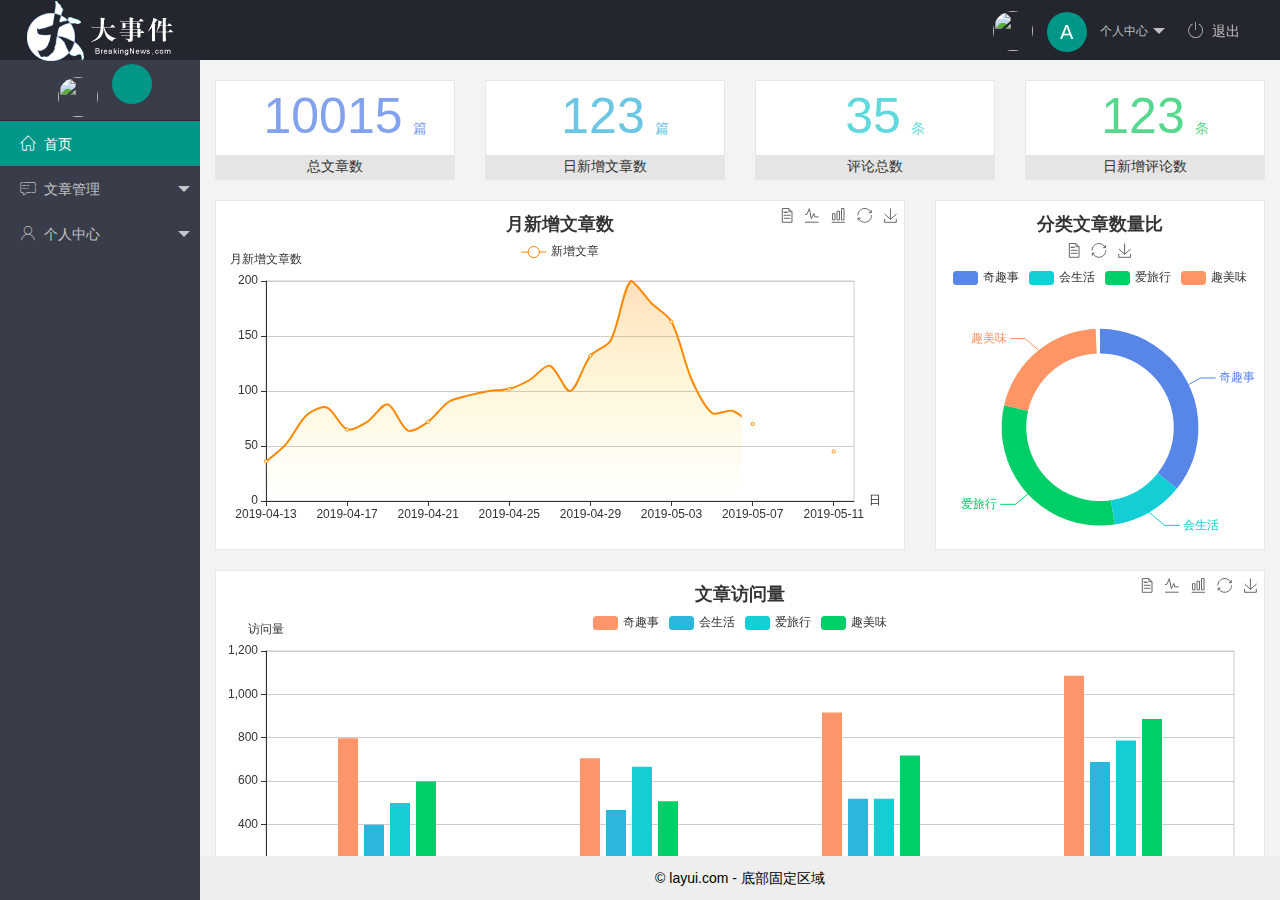
==== commit 2e70a753: "完成了个人中心的配置" ====
--- a/index.html
+++ b/index.html
@@ -30,9 +30,9 @@
                         个人中心
                     </a>
                     <dl class="layui-nav-child">
-                        <dd><a href="">基本资料</a></dd>
-                        <dd><a href="">更换头像</a></dd>
-                        <dd><a href="">重置密码</a></dd>
+                        <dd><a href="/user/user_info.html" target='fm'>基本资料</a></dd>
+                        <dd><a href="/user/user_avatar.html" target='fm'>更换头像</a></dd>
+                        <dd><a href="/user/user_psw.html" target='fm'>重置密码</a></dd>
                     </dl>
                 </li>
                 <li class="layui-nav-item"><a href="javascript:;" id='btnout'><span class="iconfont icon-tuichu"></span>退出</a></li>
@@ -64,11 +64,11 @@
                     <li class="layui-nav-item">
                         <a href="javascript:;"><span class="iconfont icon-user"></span>个人中心</a>
                         <dl class="layui-nav-child">
-                            <dd><a href="javascript:;">
+                            <dd><a href="/user/user_info.html" target='fm'>
                                     <i class="layui-icon layui-icon-app"></i>基本资料</a></dd>
-                            <dd><a href="javascript:;">
+                            <dd><a href="/user/user_avatar.html" target='fm'>
                                     <i class="layui-icon layui-icon-app"></i>更换头像</a></dd>
-                            <dd><a href="javascript:;">
+                            <dd><a href="/user/user_psw.html" target='fm'>
                                     <i class="layui-icon layui-icon-app"></i>重置密码</a></dd>
                         </dl>
                     </li>
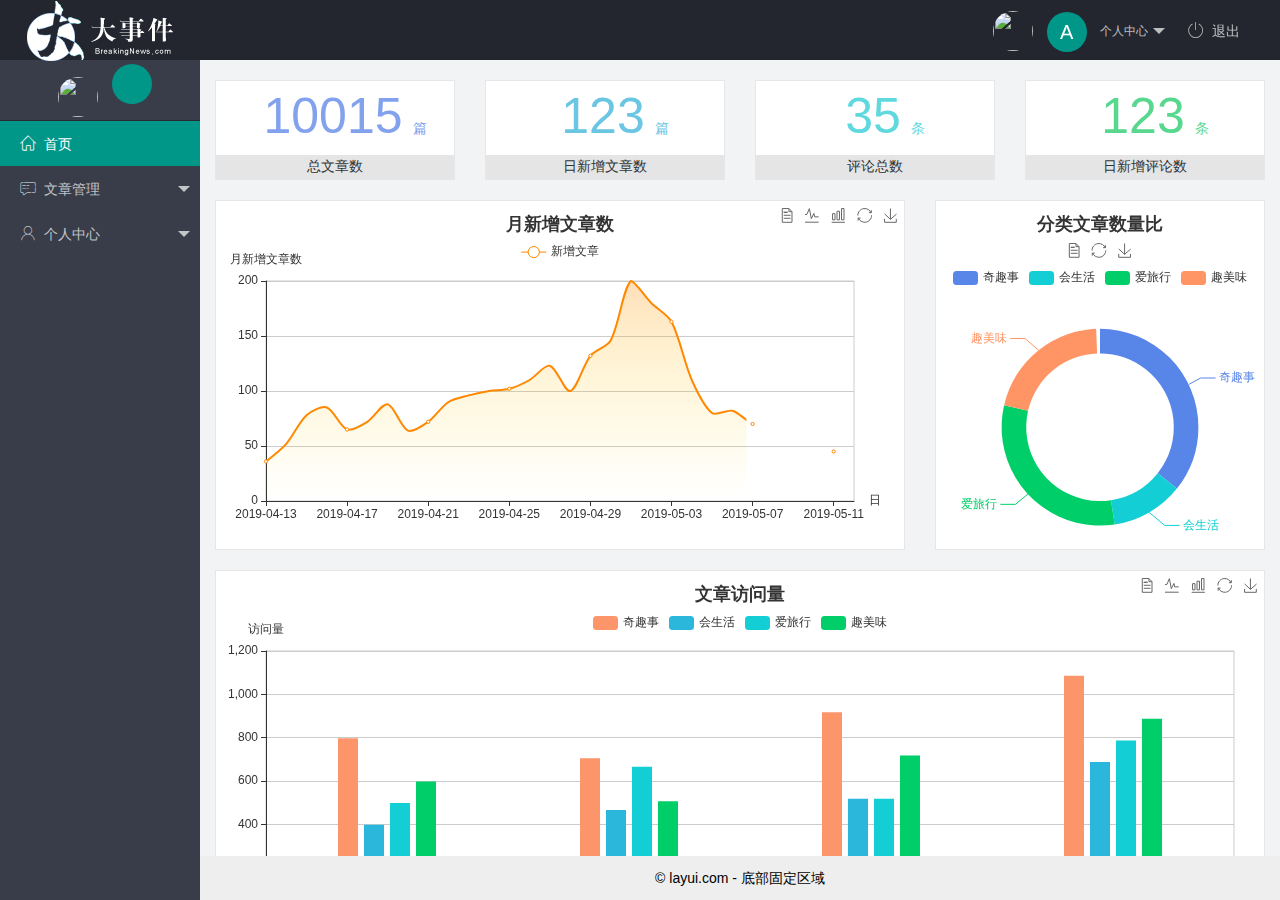
==== commit 83e5e0c7: "完成了文章功能" ====
--- a/index.html
+++ b/index.html
@@ -53,11 +53,11 @@
                     <li class="layui-nav-item">
                         <a class="" href="javascript:;"><span class="iconfont icon-pinglun"></span>文章管理</a>
                         <dl class="layui-nav-child">
-                            <dd><a href="javascript:;">
+                            <dd><a href="/article/art_cate.html" target='fm'>
                                     <i class="layui-icon layui-icon-read"></i> 文章类别</a></dd>
-                            <dd><a href="javascript:;">
+                            <dd><a href="/article/art_list.html" target='fm'>
                                     <i class="layui-icon layui-icon-read"></i>文章列表</a></dd>
-                            <dd><a href="javascript:;">
+                            <dd><a href="/article/art_pub.html" target='fm'>
                                     <i class="layui-icon layui-icon-read"></i>发布文章</a></dd>
                         </dl>
                     </li>
